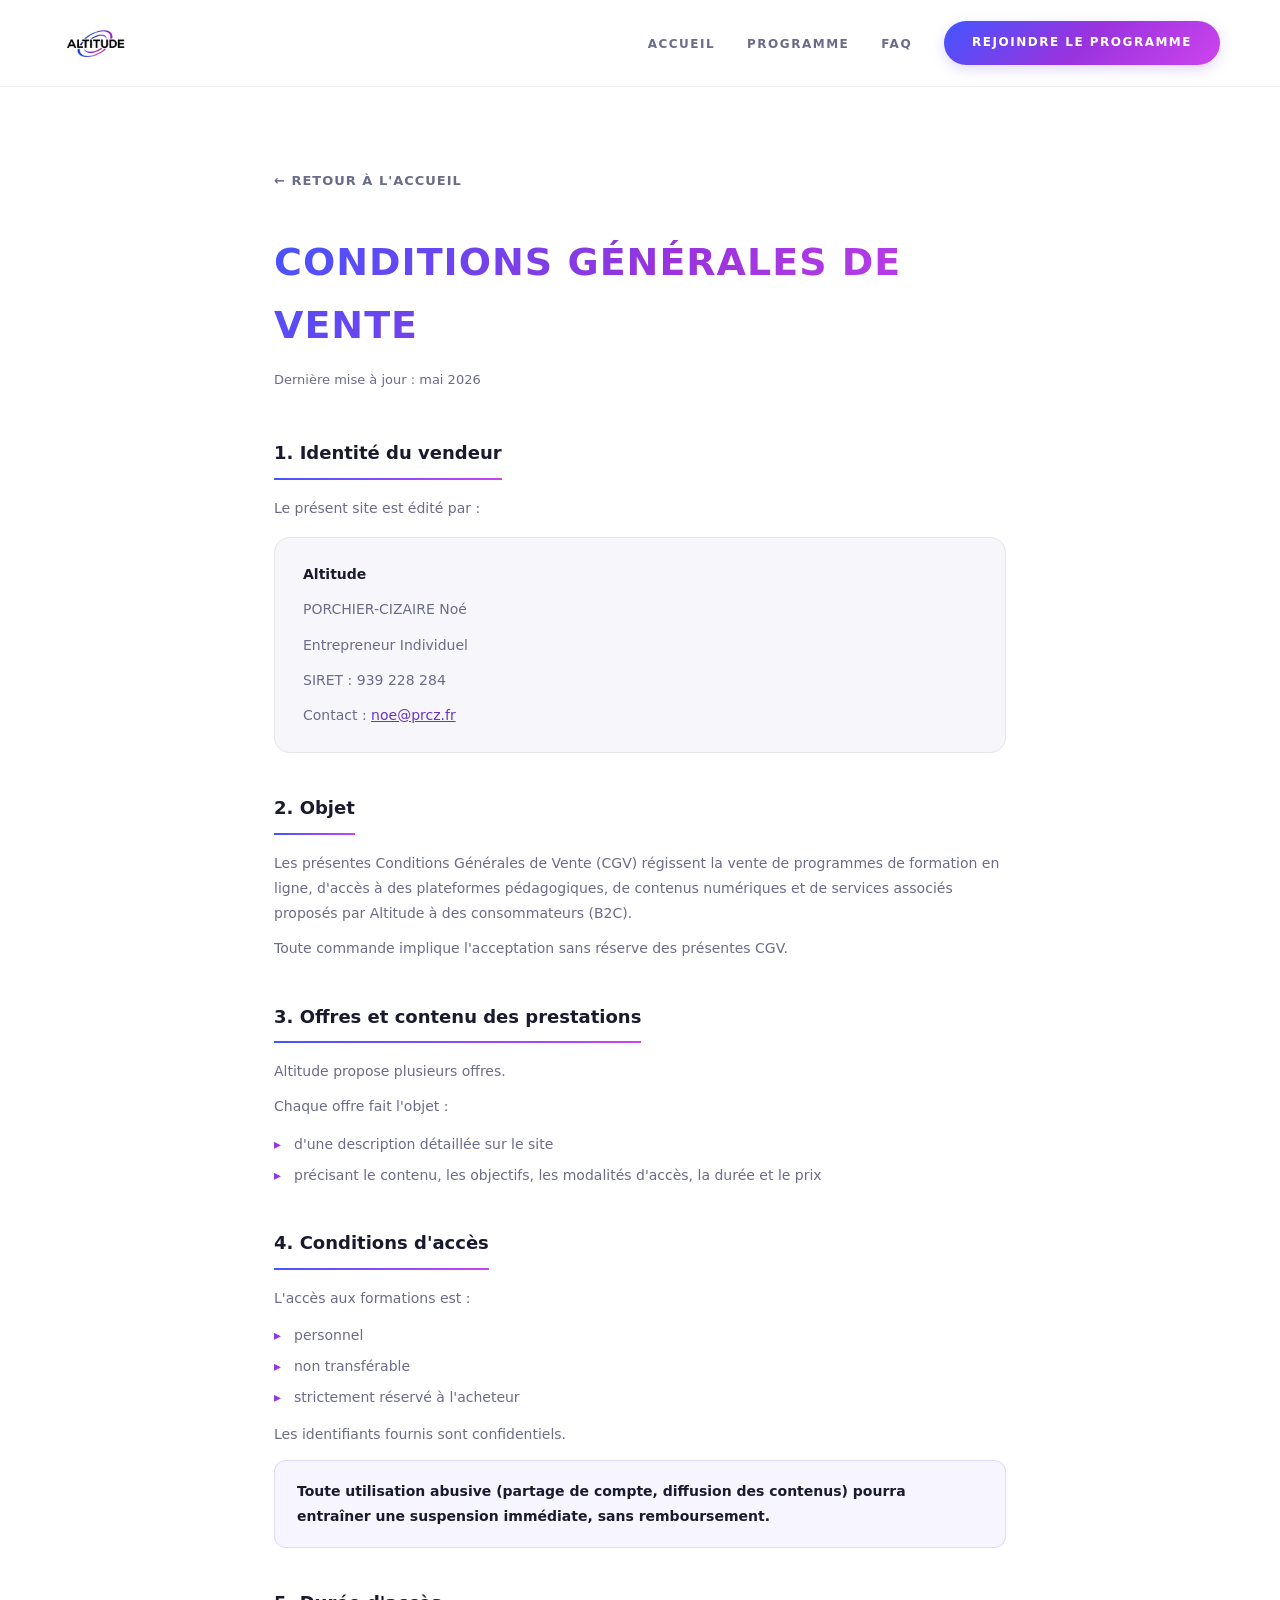
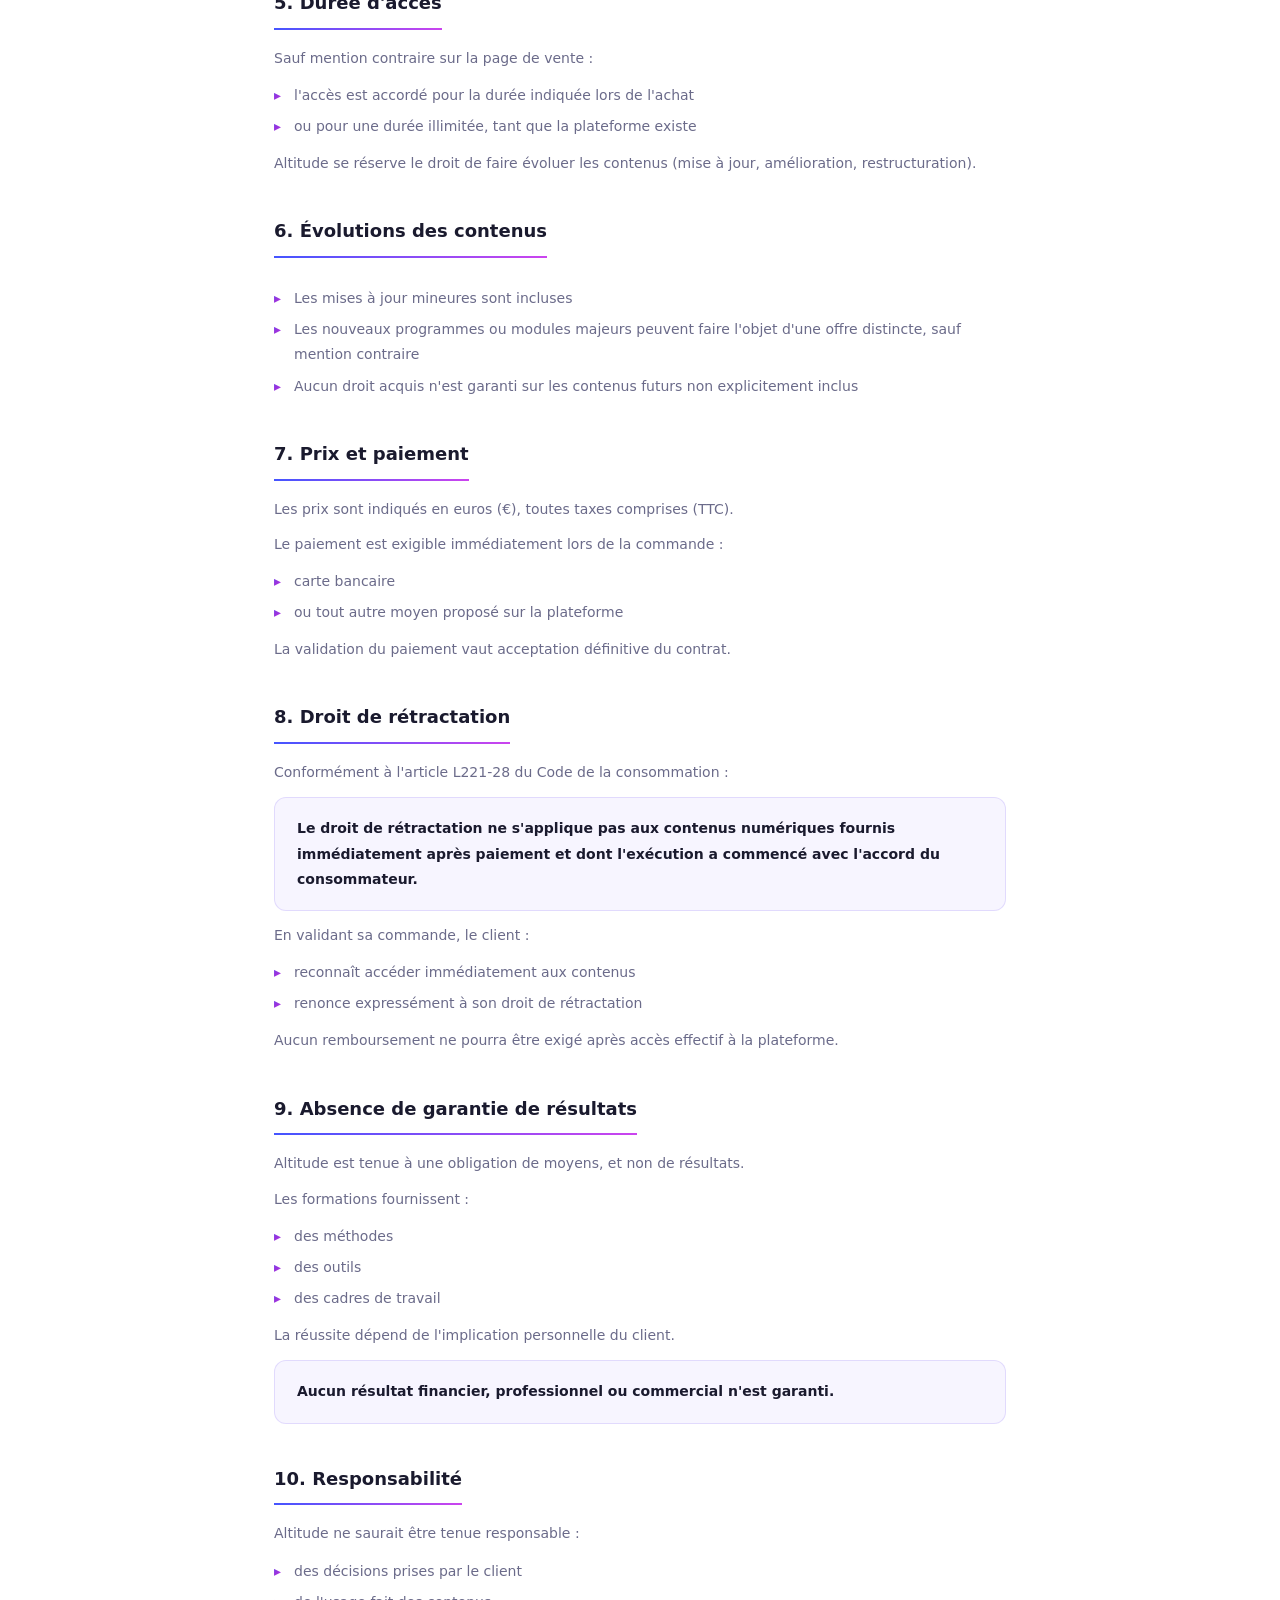
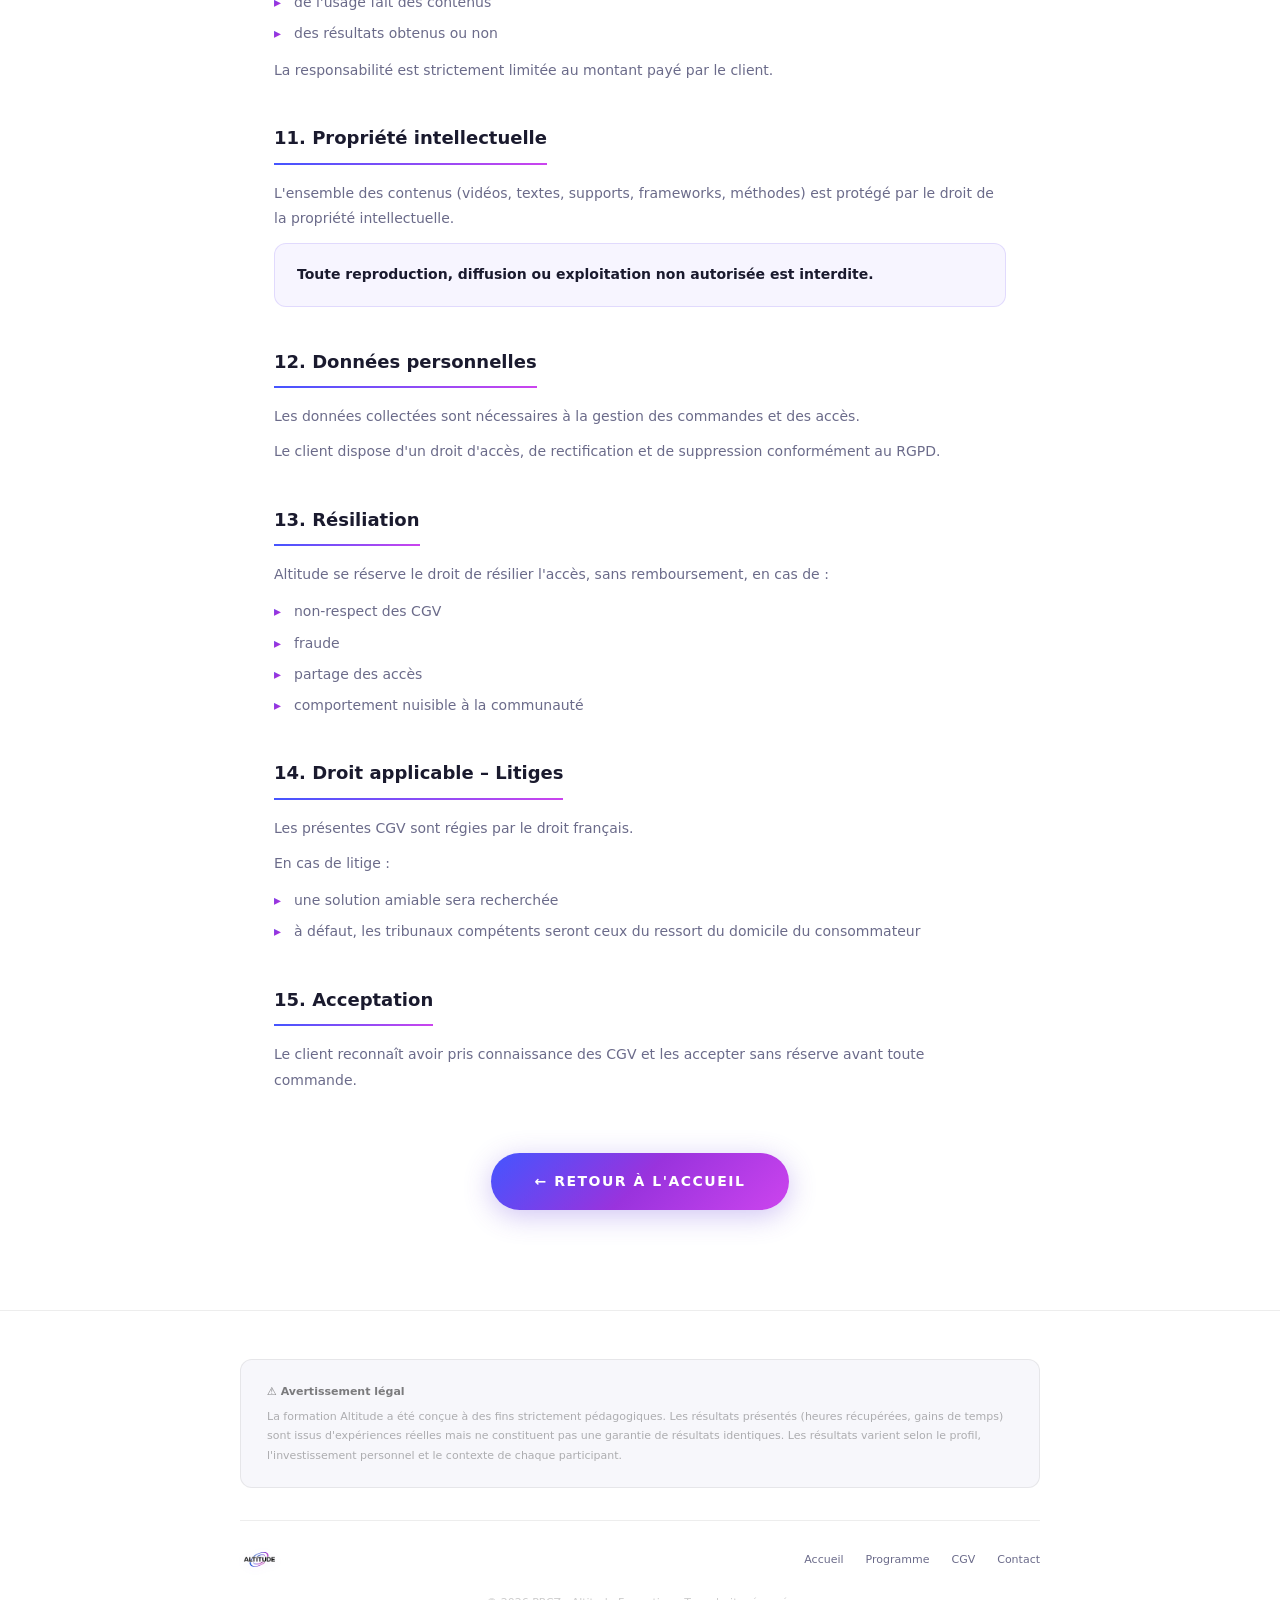
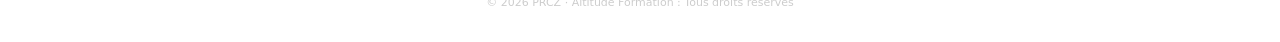
==== cgv.html @ 3f7ad2fd "Ajout page CGV + mise à jour liens CTA vers altitude-business.systeme.io" ====
<!DOCTYPE html>
<html lang="fr">

<head>
  <meta charset="UTF-8" />
  <meta name="viewport" content="width=device-width, initial-scale=1.0" />
  <title>CGV – ALTITUDE</title>
  <meta name="description" content="Conditions Générales de Vente de la formation Altitude par PRCZ." />
  <link rel="stylesheet" href="style.css" />
  <style>
    /* ─── CGV PAGE ─── */
    .cgv-page {
      max-width: 780px;
      margin: 0 auto;
      padding: 80px 24px 100px;
    }

    .cgv-page h1 {
      font-size: clamp(28px, 4vw, 38px);
      font-weight: 900;
      text-transform: uppercase;
      letter-spacing: 1px;
      margin-bottom: 12px;
      background: var(--grad);
      -webkit-background-clip: text;
      -webkit-text-fill-color: transparent;
      background-clip: text;
    }

    .cgv-page .cgv-updated {
      font-size: 13px;
      color: var(--muted);
      margin-bottom: 48px;
      display: block;
    }

    .cgv-section {
      margin-bottom: 40px;
    }

    .cgv-section h2 {
      font-size: 18px;
      font-weight: 800;
      color: var(--text);
      margin-bottom: 16px;
      padding-bottom: 10px;
      border-bottom: 2px solid transparent;
      border-image: var(--grad2) 1;
      display: inline-block;
    }

    .cgv-section p,
    .cgv-section li {
      font-size: 14px;
      color: var(--muted);
      line-height: 1.8;
    }

    .cgv-section p + p {
      margin-top: 10px;
    }

    .cgv-section ul {
      list-style: none;
      padding: 0;
      margin: 12px 0;
      display: flex;
      flex-direction: column;
      gap: 6px;
    }

    .cgv-section ul li {
      padding-left: 20px;
      position: relative;
    }

    .cgv-section ul li::before {
      content: '▸';
      position: absolute;
      left: 0;
      background: var(--grad);
      -webkit-background-clip: text;
      -webkit-text-fill-color: transparent;
      background-clip: text;
      font-weight: 800;
    }

    .cgv-section strong {
      color: var(--text);
      font-weight: 700;
    }

    .cgv-identity-card {
      background: var(--off);
      border: 1px solid var(--light-border);
      border-radius: var(--radius);
      padding: 24px 28px;
      margin: 16px 0;
    }

    .cgv-identity-card p {
      font-size: 14px;
      color: var(--muted);
      line-height: 1.8;
    }

    .cgv-back {
      display: inline-flex;
      align-items: center;
      gap: 8px;
      font-size: 13px;
      font-weight: 700;
      color: var(--muted);
      text-transform: uppercase;
      letter-spacing: 1px;
      margin-bottom: 40px;
      transition: color .2s, transform .2s;
    }

    .cgv-back:hover {
      color: var(--text);
      transform: translateX(-4px);
    }

    .cgv-highlight {
      background: rgba(100, 60, 240, 0.05);
      border: 1px solid rgba(100, 60, 240, 0.15);
      border-radius: 12px;
      padding: 18px 22px;
      margin: 12px 0;
    }

    .cgv-highlight p {
      color: var(--text) !important;
      font-weight: 600;
    }

    @media (max-width: 768px) {
      .cgv-page {
        padding: 60px 20px 80px;
      }
    }
  </style>
</head>

<body>

  <!-- NAVBAR -->
  <nav>
    <a href="index.html" class="nav-logo">
      <img src="logoaltitude.png" alt="ALTITUDE" class="nav-logo-img" />
    </a>

    <button class="nav-toggle" aria-label="Ouvrir le menu" aria-expanded="false">
      <span></span>
      <span></span>
      <span></span>
    </button>

    <ul class="nav-links">
      <li><a href="index.html">Accueil</a></li>
      <li><a href="index.html#programme">Programme</a></li>
      <li><a href="index.html#faq">FAQ</a></li>
      <li><a href="https://altitude-business.systeme.io/altitude-ambassadeur" class="btn btn-nav">Rejoindre le
          programme</a></li>
    </ul>
  </nav>

  <!-- CGV CONTENT -->
  <main class="cgv-page">
    <a href="index.html" class="cgv-back">← Retour à l'accueil</a>

    <h1>Conditions Générales de Vente</h1>
    <span class="cgv-updated">Dernière mise à jour : mai 2026</span>

    <!-- 1. IDENTITÉ -->
    <div class="cgv-section">
      <h2>1. Identité du vendeur</h2>
      <p>Le présent site est édité par :</p>
      <div class="cgv-identity-card">
        <p><strong>Altitude</strong></p>
        <p>PORCHIER-CIZAIRE Noé</p>
        <p>Entrepreneur Individuel</p>
        <p>SIRET : 939 228 284</p>
        <p>Contact : <a href="mailto:noe@prcz.fr" style="color: #6633cc; text-decoration: underline;">noe@prcz.fr</a></p>
      </div>
    </div>

    <!-- 2. OBJET -->
    <div class="cgv-section">
      <h2>2. Objet</h2>
      <p>Les présentes Conditions Générales de Vente (CGV) régissent la vente de programmes de formation en ligne,
        d'accès à des plateformes pédagogiques, de contenus numériques et de services associés proposés par Altitude à
        des consommateurs (B2C).</p>
      <p>Toute commande implique l'acceptation sans réserve des présentes CGV.</p>
    </div>

    <!-- 3. OFFRES -->
    <div class="cgv-section">
      <h2>3. Offres et contenu des prestations</h2>
      <p>Altitude propose plusieurs offres.</p>
      <p>Chaque offre fait l'objet :</p>
      <ul>
        <li>d'une description détaillée sur le site</li>
        <li>précisant le contenu, les objectifs, les modalités d'accès, la durée et le prix</li>
      </ul>
    </div>

    <!-- 4. CONDITIONS D'ACCÈS -->
    <div class="cgv-section">
      <h2>4. Conditions d'accès</h2>
      <p>L'accès aux formations est :</p>
      <ul>
        <li>personnel</li>
        <li>non transférable</li>
        <li>strictement réservé à l'acheteur</li>
      </ul>
      <p>Les identifiants fournis sont confidentiels.</p>
      <div class="cgv-highlight">
        <p>Toute utilisation abusive (partage de compte, diffusion des contenus) pourra entraîner une suspension
          immédiate, sans remboursement.</p>
      </div>
    </div>

    <!-- 5. DURÉE D'ACCÈS -->
    <div class="cgv-section">
      <h2>5. Durée d'accès</h2>
      <p>Sauf mention contraire sur la page de vente :</p>
      <ul>
        <li>l'accès est accordé pour la durée indiquée lors de l'achat</li>
        <li>ou pour une durée illimitée, tant que la plateforme existe</li>
      </ul>
      <p>Altitude se réserve le droit de faire évoluer les contenus (mise à jour, amélioration, restructuration).</p>
    </div>

    <!-- 6. ÉVOLUTIONS -->
    <div class="cgv-section">
      <h2>6. Évolutions des contenus</h2>
      <ul>
        <li>Les mises à jour mineures sont incluses</li>
        <li>Les nouveaux programmes ou modules majeurs peuvent faire l'objet d'une offre distincte, sauf mention
          contraire</li>
        <li>Aucun droit acquis n'est garanti sur les contenus futurs non explicitement inclus</li>
      </ul>
    </div>

    <!-- 7. PRIX -->
    <div class="cgv-section">
      <h2>7. Prix et paiement</h2>
      <p>Les prix sont indiqués en euros (€), toutes taxes comprises (TTC).</p>
      <p>Le paiement est exigible immédiatement lors de la commande :</p>
      <ul>
        <li>carte bancaire</li>
        <li>ou tout autre moyen proposé sur la plateforme</li>
      </ul>
      <p>La validation du paiement vaut acceptation définitive du contrat.</p>
    </div>

    <!-- 8. RÉTRACTATION -->
    <div class="cgv-section">
      <h2>8. Droit de rétractation</h2>
      <p>Conformément à l'article L221-28 du Code de la consommation :</p>
      <div class="cgv-highlight">
        <p>Le droit de rétractation ne s'applique pas aux contenus numériques fournis immédiatement après paiement et
          dont l'exécution a commencé avec l'accord du consommateur.</p>
      </div>
      <p>En validant sa commande, le client :</p>
      <ul>
        <li>reconnaît accéder immédiatement aux contenus</li>
        <li>renonce expressément à son droit de rétractation</li>
      </ul>
      <p>Aucun remboursement ne pourra être exigé après accès effectif à la plateforme.</p>
    </div>

    <!-- 9. GARANTIE -->
    <div class="cgv-section">
      <h2>9. Absence de garantie de résultats</h2>
      <p>Altitude est tenue à une obligation de moyens, et non de résultats.</p>
      <p>Les formations fournissent :</p>
      <ul>
        <li>des méthodes</li>
        <li>des outils</li>
        <li>des cadres de travail</li>
      </ul>
      <p>La réussite dépend de l'implication personnelle du client.</p>
      <div class="cgv-highlight">
        <p>Aucun résultat financier, professionnel ou commercial n'est garanti.</p>
      </div>
    </div>

    <!-- 11. RESPONSABILITÉ -->
    <div class="cgv-section">
      <h2>10. Responsabilité</h2>
      <p>Altitude ne saurait être tenue responsable :</p>
      <ul>
        <li>des décisions prises par le client</li>
        <li>de l'usage fait des contenus</li>
        <li>des résultats obtenus ou non</li>
      </ul>
      <p>La responsabilité est strictement limitée au montant payé par le client.</p>
    </div>

    <!-- 12. PI -->
    <div class="cgv-section">
      <h2>11. Propriété intellectuelle</h2>
      <p>L'ensemble des contenus (vidéos, textes, supports, frameworks, méthodes) est protégé par le droit de la
        propriété intellectuelle.</p>
      <div class="cgv-highlight">
        <p>Toute reproduction, diffusion ou exploitation non autorisée est interdite.</p>
      </div>
    </div>

    <!-- 13. DONNÉES -->
    <div class="cgv-section">
      <h2>12. Données personnelles</h2>
      <p>Les données collectées sont nécessaires à la gestion des commandes et des accès.</p>
      <p>Le client dispose d'un droit d'accès, de rectification et de suppression conformément au RGPD.</p>
    </div>

    <!-- 14. RÉSILIATION -->
    <div class="cgv-section">
      <h2>13. Résiliation</h2>
      <p>Altitude se réserve le droit de résilier l'accès, sans remboursement, en cas de :</p>
      <ul>
        <li>non-respect des CGV</li>
        <li>fraude</li>
        <li>partage des accès</li>
        <li>comportement nuisible à la communauté</li>
      </ul>
    </div>

    <!-- 15. LITIGES -->
    <div class="cgv-section">
      <h2>14. Droit applicable – Litiges</h2>
      <p>Les présentes CGV sont régies par le droit français.</p>
      <p>En cas de litige :</p>
      <ul>
        <li>une solution amiable sera recherchée</li>
        <li>à défaut, les tribunaux compétents seront ceux du ressort du domicile du consommateur</li>
      </ul>
    </div>

    <!-- 16. ACCEPTATION -->
    <div class="cgv-section">
      <h2>15. Acceptation</h2>
      <p>Le client reconnaît avoir pris connaissance des CGV et les accepter sans réserve avant toute commande.</p>
    </div>

    <!-- CTA -->
    <div class="btn-center" style="margin-top: 60px;">
      <a href="index.html" class="btn">← Retour à l'accueil</a>
    </div>
  </main>

  <!-- FOOTER -->
  <footer>
    <div class="footer-inner">
      <div class="footer-legal">
        <strong>⚠️ Avertissement légal</strong>
        La formation Altitude a été conçue à des fins strictement
        pédagogiques. Les résultats présentés (heures récupérées, gains de temps) sont issus d'expériences réelles mais
        ne constituent pas une garantie de résultats identiques. Les résultats varient selon le profil, l'investissement
        personnel et le contexte de chaque participant.
      </div>
      <div class="footer-bottom">
        <div class="footer-logo"><img src="logoaltitude.png" alt="Altitude" class="inline-logo"></div>
        <ul class="footer-links">
          <li><a href="index.html">Accueil</a></li>
          <li><a href="index.html#programme">Programme</a></li>
          <li><a href="cgv.html">CGV</a></li>
          <li><a href="mailto:noe@prcz.fr">Contact</a></li>
        </ul>
      </div>
      <p class="footer-copy">© 2026 PRCZ · Altitude Formation :
        Tous droits réservés</p>
    </div>
  </footer>

  <script src="script.js"></script>
</body>

</html>
---- style.css ----
*, *::before, *::after { box-sizing: border-box; margin: 0; padding: 0; }

:root {
  --white:   #ffffff;
  --off:     #f7f7fb;
  --off2:    #f0f0f8;
  --text:    #1a1a2e;
  --muted:   #6b6b8a;
  --light-border: rgba(0,0,0,0.07);
  --blue:    #4455ff;
  --purple:  #cc44ee;
  --grad:    linear-gradient(135deg, #4455ff 0%, #9933dd 50%, #cc44ee 100%);
  --grad2:   linear-gradient(90deg, #4455ff 0%, #cc44ee 100%);
  --radius:  16px;
  --shadow:  0 4px 24px rgba(60,40,120,0.08);
  --shadow-md: 0 8px 40px rgba(60,40,120,0.13);
}

html { scroll-behavior: smooth; }

body {
  font-family: 'Segoe UI', system-ui, -apple-system, sans-serif;
  color: var(--text);
  background: var(--white);
  line-height: 1.65;
  overflow-x: hidden;
}

a { color: inherit; text-decoration: none; }

/* ─── GRAD TEXT ─── */
.grad-text {
  background: var(--grad);
  -webkit-background-clip: text;
  -webkit-text-fill-color: transparent;
  background-clip: text;
}

.inline-logo {
  height: 2.7em;
  width: auto;
  vertical-align: middle;
  display: inline-block;
  margin-top: -0.2em;
  filter: drop-shadow(0 2px 4px rgba(100,60,240,0.1));
}

/* ─── BUTTONS ─── */
.btn {
  display: inline-block;
  background: var(--grad);
  color: var(--white);
  font-size: 14px;
  font-weight: 800;
  letter-spacing: 1.5px;
  text-transform: uppercase;
  padding: 17px 44px;
  border-radius: 100px;
  border: none;
  cursor: pointer;
  box-shadow: 0 6px 28px rgba(100,60,220,0.3);
  transition: transform .2s, box-shadow .2s, opacity .2s;
  white-space: nowrap;
}

.btn:hover {
  transform: translateY(-2px);
  box-shadow: 0 10px 36px rgba(150,60,240,0.4);
  opacity: .92;
}

.btn-center {
  display: flex;
  justify-content: center;
  margin-top: 0;
}

/* ─── SECTION HELPERS ─── */
.section-white  { background: var(--white);  padding: 90px 24px; }
.section-off    { background: var(--off);    padding: 90px 24px; }
.section-off2   { background: var(--off2);   padding: 90px 24px; }

.section-title {
  font-size: clamp(26px, 4vw, 34px);
  font-weight: 800;
  color: var(--text);
  margin-bottom: 10px;
  text-align: center;
}

.section-sub-text {
  font-size: 16px;
  color: var(--muted);
  margin-bottom: 52px;
  max-width: 540px;
  margin-inline: auto;
  text-align: center;
}

/* ══════════════════════════════════
   1. NAVBAR
══════════════════════════════════ */
nav {
  position: sticky;
  top: 0;
  z-index: 100;
  display: flex;
  align-items: center;
  justify-content: space-between;
  padding: 8px 60px;
  background: rgba(255,255,255,0.95);
  backdrop-filter: blur(16px);
  -webkit-backdrop-filter: blur(16px);
  border-bottom: 1px solid var(--light-border);
  transition: box-shadow .3s;
}

nav.scrolled {
  box-shadow: 0 4px 24px rgba(60,40,120,0.08);
}

.nav-logo {
  display: flex;
  align-items: center;
  gap: 10px;
  flex-shrink: 0;
}

.nav-logo-img {
  height: 70px;
  width: auto;
  display: block;
  object-fit: contain;
}

.nav-links {
  display: flex;
  gap: 32px;
  list-style: none;
  align-items: center;
}

.nav-links a {
  color: var(--muted);
  font-size: 12px;
  font-weight: 600;
  letter-spacing: 1.5px;
  text-transform: uppercase;
  transition: color .2s;
}

.nav-links a:hover { color: var(--text); }

.btn-nav {
  padding: 12px 28px;
  font-size: 11px;
  letter-spacing: 1px;
  color: var(--white) !important;
  box-shadow: 0 4px 14px rgba(100,60,220,0.2);
}

/* Hamburger */
.nav-toggle {
  display: none;
  flex-direction: column;
  justify-content: center;
  gap: 5px;
  width: 36px;
  height: 36px;
  cursor: pointer;
  background: none;
  border: none;
  padding: 4px;
}

.nav-toggle span {
  display: block;
  height: 2px;
  border-radius: 2px;
  background: var(--text);
  transition: transform .3s, opacity .3s;
}

.nav-toggle.open span:nth-child(1) { transform: translateY(7px) rotate(45deg); }
.nav-toggle.open span:nth-child(2) { opacity: 0; }
.nav-toggle.open span:nth-child(3) { transform: translateY(-7px) rotate(-45deg); }

/* ══════════════════════════════════
   2. HERO
══════════════════════════════════ */
.hero {
  background: var(--off);
  text-align: center;
  padding: 100px 24px 90px;
  position: relative;
  overflow: hidden;
}

.hero::before {
  content: '';
  position: absolute;
  top: -60px; left: 50%;
  transform: translateX(-50%);
  width: 700px; height: 400px;
  background: radial-gradient(ellipse, rgba(100,60,240,0.07) 0%, transparent 70%);
  pointer-events: none;
}

.hero-badge {
  display: inline-block;
  background: rgba(100,60,240,0.07);
  border: 1px solid rgba(100,60,240,0.18);
  color: #7744cc;
  font-size: 11px;
  font-weight: 700;
  letter-spacing: 2px;
  text-transform: uppercase;
  padding: 6px 20px;
  border-radius: 100px;
  margin-bottom: 32px;
}

.hero-logo-duo {
  display: flex;
  align-items: center;
  justify-content: center;
  gap: 24px;
  margin-bottom: 40px;
}

.hero-main-logo {
  height: 180px;
  width: auto;
}

.hero-plus {
  font-size: 24px;
  font-weight: 300;
  color: var(--muted);
  opacity: 0.5;
}

.hero-claude-logo {
  height: 50px;
  width: auto;
}

.hero h1 {
  font-size: clamp(32px, 6vw, 68px);
  font-weight: 900;
  line-height: 1.08;
  text-transform: uppercase;
  letter-spacing: 0.5px;
  color: var(--text);
  margin-bottom: 20px;
  max-width: 880px;
  margin-inline: auto;
}

.hero h1 .highlight {
  background: var(--grad);
  -webkit-background-clip: text;
  -webkit-text-fill-color: transparent;
  background-clip: text;
}

.hero-sub {
  font-size: clamp(16px, 2.2vw, 19px);
  font-weight: 500;
  color: var(--muted);
  margin-bottom: 40px;
  max-width: 580px;
  margin-inline: auto;
}

.hero-sub strong { color: var(--text); font-weight: 700; }

.hero-cta-wrap {
  display: flex;
  flex-direction: column;
  align-items: center;
  gap: 16px;
}

.hero-cta-badge {
  font-size: 13px;
  color: var(--muted);
  letter-spacing: 0.5px;
  font-weight: 600;
}

.pains-container {
  max-width: 1000px;
  margin: 0 auto;
}

.pains-grid {
  display: grid;
  grid-template-columns: repeat(2, 1fr);
  gap: 20px;
  margin-top: 40px;
}

.pain-card {
  background: var(--white);
  border: 1px solid var(--light-border);
  border-radius: var(--radius);
  padding: 32px;
  box-shadow: var(--shadow);
  text-align: left;
  transition: transform 0.3s ease, box-shadow 0.3s ease;
}

.pain-card:hover {
  transform: translateY(-5px);
  box-shadow: var(--shadow-md);
}

.pain-text {
  font-size: 15px;
  color: var(--muted);
  line-height: 1.6;
}

.pain-text strong {
  color: var(--text);
  font-weight: 700;
}

.pain-card-highlight {
  border: 2px solid var(--purple);
  background: rgba(204, 68, 238, 0.03);
}

/* ─── FAQ ─── */
.faq-container {
  max-width: 800px;
  margin: 0 auto;
  text-align: left;
}

.faq-item {
  background: var(--white);
  border: 1px solid var(--light-border);
  border-radius: var(--radius);
  padding: 24px;
  margin-bottom: 16px;
  transition: transform .2s, border-color .2s;
}

.faq-item:hover {
  transform: translateX(4px);
  border-color: var(--purple);
}

.faq-question {
  font-size: 17px;
  font-weight: 800;
  color: var(--text);
  margin-bottom: 8px;
  display: block;
}

.faq-answer {
  font-size: 15px;
  color: var(--muted);
  line-height: 1.6;
}

/* ─── SUCCESS ROADMAP ─── */
.roadmap-container {
  position: relative;
  margin-top: 80px;
  padding: 40px 0 60px 80px;
  border-left: 2px solid var(--light-border);
  border-bottom: 2px solid var(--light-border);
}

/* Arrows */
.roadmap-container::before {
  content: '';
  position: absolute;
  top: -6px;
  left: -6px;
  width: 0;
  height: 0;
  border-left: 6px solid transparent;
  border-right: 6px solid transparent;
  border-bottom: 10px solid var(--muted);
}

.roadmap-container::after {
  content: '';
  position: absolute;
  bottom: -6px;
  right: -6px;
  width: 0;
  height: 0;
  border-top: 6px solid transparent;
  border-bottom: 6px solid transparent;
  border-left: 10px solid var(--muted);
}

.roadmap-axis-y {
  position: absolute;
  top: 50%;
  left: -60px;
  font-size: 11px;
  font-weight: 800;
  color: var(--muted);
  text-transform: uppercase;
  letter-spacing: 1px;
  transform: translateY(-50%) rotate(-90deg);
  transform-origin: center center;
  white-space: nowrap;
}

.roadmap-axis-x {
  position: absolute;
  bottom: -30px;
  right: 0;
  font-size: 11px;
  font-weight: 800;
  color: var(--muted);
  text-transform: uppercase;
  letter-spacing: 1px;
}

.roadmap-grid {
  display: flex;
  justify-content: space-between;
  align-items: flex-end;
  gap: 20px;
  min-height: 400px;
}

.milestone-card {
  flex: 1;
  display: flex;
  flex-direction: column;
  align-items: center;
  position: relative;
  padding-bottom: 40px;
}

.milestone-dot {
  position: absolute;
  bottom: -9px;
  left: 50%;
  transform: translateX(-50%);
  width: 16px;
  height: 16px;
  background: var(--white);
  border: 4px solid var(--blue);
  border-radius: 50%;
  z-index: 5;
}

.milestone-info {
  background: var(--white);
  border: 1px solid var(--light-border);
  border-radius: 16px;
  padding: 20px;
  box-shadow: var(--shadow);
  width: 100%;
  text-align: left;
  transition: transform 0.3s, border-color 0.3s;
  margin-bottom: calc(var(--step) * 40px); /* Creates the curve effect */
}

.milestone-card:hover .milestone-info {
  transform: translateY(-5px);
  border-color: var(--purple);
}

.milestone-card.highlight .milestone-info {
  border: 2px solid var(--purple);
  background: rgba(204, 68, 238, 0.02);
}

.milestone-gain {
  display: block;
  font-size: 18px;
  font-weight: 900;
  background: var(--grad);
  -webkit-background-clip: text;
  -webkit-text-fill-color: transparent;
  margin-bottom: 4px;
}

.milestone-title {
  display: block;
  font-size: 14px;
  font-weight: 800;
  color: var(--text);
  margin-bottom: 8px;
}

.milestone-desc {
  font-size: 12px;
  color: var(--muted);
  line-height: 1.5;
}

.milestone-day {
  position: absolute;
  bottom: -40px;
  left: 50%;
  transform: translateX(-50%);
  font-size: 14px;
  font-weight: 900;
  color: var(--text);
}

@media (max-width: 900px) {
  .roadmap-grid {
    flex-direction: column;
    min-height: auto;
    gap: 40px;
    padding-left: 20px;
  }
  .roadmap-container {
    border-bottom: none;
    padding-bottom: 0;
  }
  .milestone-card {
    flex-direction: row;
    padding-bottom: 0;
    align-items: center;
    width: 100%;
  }
  .milestone-dot {
    left: -29px;
    bottom: auto;
    top: 50%;
    transform: translateY(-50%);
  }
  .milestone-info {
    margin-bottom: 0 !important;
    margin-left: 20px;
  }
  .milestone-day {
    position: relative;
    bottom: auto;
    left: auto;
    transform: none;
    margin-right: 15px;
    min-width: 40px;
    text-align: right;
  }
  .roadmap-axis-x { display: none; }
}

/* ─── BACK TO TOP ─── */
.back-to-top {
  position: fixed;
  bottom: 30px;
  left: 30px;
  width: 50px;
  height: 50px;
  background: var(--grad);
  color: var(--white);
  border: none;
  border-radius: 50%;
  cursor: pointer;
  display: flex;
  align-items: center;
  justify-content: center;
  font-size: 20px;
  font-weight: bold;
  box-shadow: 0 4px 15px rgba(100,60,220,0.3);
  z-index: 999;
  transition: transform .2s, opacity .2s;
  opacity: 0.8;
}

.back-to-top:hover {
  transform: translateY(-5px);
  opacity: 1;
}

.hero-pains li { font-size: 16px; color: var(--muted); text-align: justify; line-height: 1.6; }
.hero-pains li strong { color: var(--text); }

/* ══════════════════════════════════
   3. POURQUOI DIFFÉRENT
══════════════════════════════════ */
/* ══════════════════════════════════
   3. VS TABLE
══════════════════════════════════ */
.vs-container {
  max-width: 1040px;
  margin: 0 auto;
}

.vs-table {
  display: grid;
  grid-template-columns: 1fr 1fr;
  gap: 32px;
  margin-top: 40px;
}

.vs-column {
  background: var(--white);
  border: 1px solid var(--light-border);
  border-radius: 24px;
  padding: 40px;
  box-shadow: var(--shadow);
  display: flex;
  flex-direction: column;
  gap: 28px;
  transition: transform .3s ease;
}

.vs-column:hover {
  transform: translateY(-5px);
}

.vs-bad {
  background: var(--off);
  opacity: 0.9;
}

.vs-good {
  border: 1px solid rgba(100,60,240,0.15);
  background: linear-gradient(to bottom, var(--white), rgba(100,60,240,0.02));
  box-shadow: var(--shadow-md);
}

.vs-header {
  font-size: 13px;
  font-weight: 800;
  letter-spacing: 2px;
  margin-bottom: 8px;
  text-align: center;
}

.vs-bad .vs-header { color: var(--muted); }
.vs-good .vs-header { color: #6633cc; }

.vs-item {
  display: flex;
  flex-direction: column;
  gap: 8px;
}

.vs-item strong {
  font-size: 18px;
  color: var(--text);
}

.vs-item p {
  font-size: 14px;
  color: var(--muted);
  line-height: 1.6;
  text-align: justify;
}

.vs-good .vs-item strong {
  background: var(--grad);
  -webkit-background-clip: text;
  -webkit-text-fill-color: transparent;
  background-clip: text;
}

.why-cta-wrap {
  display: flex;
  justify-content: flex-start;
}

/* ══════════════════════════════════
   3b. POURQUOI CLAUDE ?
══════════════════════════════════ */
.claude-container {
  max-width: 1040px;
  margin: 0 auto;
}

.claude-grid {
  display: grid;
  grid-template-columns: repeat(3, 1fr);
  gap: 32px;
  margin-top: 40px;
}

.claude-feature {
  background: var(--white);
  border: 1px solid var(--light-border);
  border-radius: 20px;
  padding: 32px 24px;
  text-align: center;
  box-shadow: var(--shadow);
  transition: transform .3s ease;
}

.claude-feature:hover {
  transform: translateY(-5px);
  box-shadow: var(--shadow-md);
}

.claude-icon {
  font-size: 40px;
  margin-bottom: 20px;
}

.claude-feature h3 {
  font-size: 16px;
  font-weight: 800;
  color: var(--text);
  margin-bottom: 12px;
}

.claude-feature p {
  font-size: 14px;
  color: var(--muted);
  line-height: 1.6;
  text-align: justify;
}


/* ══════════════════════════════════
   4. MÉTHODE M.A.R.R.E.
══════════════════════════════════ */
.marre-row {
  max-width: 980px;
  margin: 0 auto 60px;
  display: grid;
  grid-template-columns: repeat(5, 1fr);
  gap: 14px;
}

.marre-step {
  background: var(--white);
  border: 1px solid var(--light-border);
  border-radius: 16px;
  padding: 28px 12px 22px;
  text-align: center;
  box-shadow: var(--shadow);
  transition: transform .2s, box-shadow .2s;
  position: relative;
  overflow: hidden;
}

.marre-step::before {
  content: '';
  position: absolute;
  top: 0; left: 0; right: 0;
  height: 3px;
  background: var(--grad2);
}

.marre-step:hover {
  transform: translateY(-4px);
  box-shadow: var(--shadow-md);
}

.marre-letter {
  font-size: 40px;
  font-weight: 900;
  line-height: 1;
  margin-bottom: 8px;
  background: var(--grad);
  -webkit-background-clip: text;
  -webkit-text-fill-color: transparent;
  background-clip: text;
}

.marre-word { font-size: 11px; font-weight: 700; color: var(--text); text-transform: uppercase; letter-spacing: 1.5px; margin-bottom: 10px; }
.marre-desc { font-size: 12px; color: var(--muted); line-height: 1.5; text-align: justify; }

.program-grid {
  max-width: 820px;
  margin: 0 auto 52px;
  display: grid;
  grid-template-columns: 1fr 1fr;
  gap: 14px;
  text-align: left;
}

.program-item {
  background: var(--off);
  border: 1px solid var(--light-border);
  border-left: 3px solid #9933dd;
  border-radius: 10px;
  padding: 18px 22px;
}

.program-item h3 { font-size: 14px; font-weight: 700; color: var(--text); margin-bottom: 5px; }
.program-item p  { font-size: 13px; color: var(--muted); line-height: 1.5; text-align: justify; }

/* ══════════════════════════════════
   5. FORMATEUR
══════════════════════════════════ */
.trainer-card {
  max-width: 620px;
  margin: 0 auto;
  background: var(--white);
  border: 1px solid var(--light-border);
  border-radius: 22px;
  padding: 48px 52px;
  text-align: center;
  box-shadow: var(--shadow-md);
}

.trainer-avatar {
  width: 80px; height: 80px;
  background: var(--grad);
  border-radius: 50%;
  margin: 0 auto 18px;
  display: block;
  object-fit: cover;
  border: 2px solid var(--white);
  box-shadow: 0 4px 20px rgba(100,60,220,0.3);
}

.trainer-card h2 { font-size: 22px; font-weight: 800; color: var(--text); margin-bottom: 20px; }

.trainer-bullets { list-style: none; text-align: left; display: flex; flex-direction: column; gap: 10px; margin-bottom: 22px; }

.trainer-bullets li { font-size: 14px; color: var(--muted); display: flex; align-items: flex-start; gap: 10px; }

.trainer-bullets li::before {
  content: '▸';
  font-size: 14px; flex-shrink: 0; margin-top: 2px;
  background: var(--grad);
  -webkit-background-clip: text;
  -webkit-text-fill-color: transparent;
  background-clip: text;
}

.trainer-quote {
  font-style: italic;
  font-size: 14px;
  color: var(--muted);
  border-left: 3px solid #9933dd;
  padding-left: 16px;
  text-align: justify;
  margin-top: 18px;
  line-height: 1.6;
}

/* ══════════════════════════════════
   6. PAS FAIT POUR TOI
══════════════════════════════════ */
.notfor-grid {
  max-width: 720px;
  margin: 0 auto 32px;
  display: grid;
  grid-template-columns: 1fr 1fr;
  gap: 12px;
  text-align: left;
}

.notfor-item {
  background: rgba(220,40,40,0.04);
  border: 1px solid rgba(220,40,40,0.1);
  border-radius: 12px;
  padding: 14px 18px;
  font-size: 14px;
  color: var(--muted);
  display: flex; align-items: flex-start; gap: 8px;
}

.bridge {
  max-width: 600px;
  margin: 0 auto;
  background: rgba(100,60,240,0.05);
  border: 1px solid rgba(100,60,240,0.15);
  border-radius: var(--radius);
  padding: 22px 28px;
  font-size: 15px;
  color: var(--text);
  line-height: 1.6;
  text-align: center;
}

.bridge strong { color: #6633cc; }

/* ══════════════════════════════════
   7. RÉSULTATS
══════════════════════════════════ */
.results-inner {
  max-width: 1000px;
  margin: 0 auto;
  display: grid;
  grid-template-columns: 1fr 1fr;
  gap: 52px;
  align-items: center;
}

.results-visual {
  background: var(--white);
  border: 1px solid var(--light-border);
  border-radius: 20px;
  padding: 32px 24px;
  box-shadow: var(--shadow-md);
}

.results-visual h3 {
  font-size: 10px;
  font-weight: 700;
  letter-spacing: 2.5px;
  text-transform: uppercase;
  color: var(--muted);
  margin-bottom: 20px;
  text-align: center;
}

.results-stat { display: flex; flex-direction: column; gap: 12px; }

.stat-row {
  display: grid;
  grid-template-columns: 1fr auto 1fr;
  align-items: center;
  gap: 8px;
  background: var(--off);
  border-radius: 10px;
  padding: 12px 14px;
}

.stat-before { font-size: 11px; color: rgba(0,0,0,0.3); text-decoration: line-through; line-height: 1.4; }

.stat-arrow {
  font-size: 14px;
  font-weight: 800;
  background: var(--grad);
  -webkit-background-clip: text;
  -webkit-text-fill-color: transparent;
  background-clip: text;
  flex-shrink: 0;
}

.stat-after { font-size: 12px; font-weight: 700; color: var(--text); text-align: right; line-height: 1.4; }

.results-content h2 { font-size: clamp(20px, 3vw, 26px); font-weight: 800; color: var(--text); margin-bottom: 24px; }

.results-list { list-style: none; display: flex; flex-direction: column; gap: 16px; }

.results-list li { display: flex; align-items: flex-start; gap: 14px; font-size: 15px; color: var(--muted); text-align: justify; }
.results-list li strong { color: var(--text); }

.results-list li .bullet {
  width: 32px; height: 32px; min-width: 32px;
  background: var(--grad);
  border-radius: 50%;
  display: flex; align-items: center; justify-content: center;
  font-size: 11px; font-weight: 800;
  color: var(--white);
  box-shadow: 0 2px 12px rgba(100,60,220,0.3);
  flex-shrink: 0;
}

/* ══════════════════════════════════
   8. BONUS
══════════════════════════════════ */
.bonus-grid {
  max-width: 820px;
  margin: 0 auto 52px;
  display: grid;
  grid-template-columns: repeat(3, 1fr);
  gap: 18px;
}

.bonus-card {
  background: var(--white);
  border: 1px solid var(--light-border);
  border-radius: 18px;
  padding: 30px 20px;
  text-align: center;
  box-shadow: var(--shadow);
  transition: transform .2s, box-shadow .2s;
}

.bonus-card:hover { transform: translateY(-4px); box-shadow: var(--shadow-md); }

.bonus-icon { font-size: 36px; margin-bottom: 12px; }
.bonus-card h3 { font-size: 14px; font-weight: 700; color: var(--text); margin-bottom: 7px; }
.bonus-card p  { font-size: 13px; color: var(--muted); line-height: 1.5; text-align: justify; }

/* ══════════════════════════════════
   9. CTA FINALE
══════════════════════════════════ */
.section-cta {
  background: var(--off);
  padding: 100px 24px;
  text-align: center;
  position: relative;
  overflow: hidden;
}

.section-cta::before {
  content: '';
  position: absolute;
  top: 50%; left: 50%;
  transform: translate(-50%, -50%);
  width: 700px; height: 400px;
  background: radial-gradient(ellipse, rgba(100,60,240,0.07) 0%, transparent 70%);
  pointer-events: none;
}

.section-cta h2 {
  font-size: clamp(28px, 4.5vw, 40px);
  font-weight: 900;
  color: var(--text);
  text-transform: uppercase;
  letter-spacing: 0.5px;
  margin-bottom: 12px;
}

.cta-sub-line {
  font-size: 17px;
  color: var(--muted);
  margin-bottom: 44px;
}

.choices {
  max-width: 560px;
  margin: 0 auto 48px;
  display: flex;
  flex-direction: column;
  gap: 12px;
  text-align: left;
}

.choice-bad {
  background: var(--white);
  border: 1px solid var(--light-border);
  border-radius: 12px;
  padding: 15px 20px;
  font-size: 14px;
  color: rgba(0,0,0,0.35);
}

.choice-good {
  background: rgba(100,60,240,0.06);
  border: 1px solid rgba(100,60,240,0.18);
  border-radius: 12px;
  padding: 15px 20px;
  font-size: 15px;
  color: var(--text);
  font-weight: 600;
}

.choice-good strong { color: #6633cc; }

.cta-nudge {
  font-size: 15px;
  color: var(--muted);
  margin-bottom: 28px;
}

.cta-nudge strong { color: var(--text); }

.cta-btn-wrap {
  display: flex;
  flex-direction: column;
  align-items: center;
  gap: 14px;
}

.cta-main-btn {
  font-size: 15px;
  padding: 20px 56px;
}

.cta-reassure {
  font-size: 12px;
  color: var(--muted);
  letter-spacing: 0.5px;
}

/* ══════════════════════════════════
   10. FOOTER
══════════════════════════════════ */
footer {
  background: var(--white);
  border-top: 1px solid var(--light-border);
  padding: 48px 24px 30px;
}

.footer-inner { max-width: 800px; margin: 0 auto; }

.footer-legal {
  background: var(--off);
  border: 1px solid var(--light-border);
  border-radius: 12px;
  padding: 22px 26px;
  font-size: 11px;
  line-height: 1.75;
  color: rgba(0,0,0,0.3);
  margin-bottom: 32px;
}

.footer-legal strong {
  color: rgba(0,0,0,0.5);
  display: block;
  margin-bottom: 6px;
}

.footer-bottom {
  display: flex;
  justify-content: space-between;
  align-items: center;
  flex-wrap: wrap;
  gap: 14px;
  border-top: 1px solid var(--light-border);
  padding-top: 22px;
}

.footer-logo {
  font-size: 14px;
  font-weight: 900;
  letter-spacing: 5px;
  text-transform: uppercase;
  background: var(--grad2);
  -webkit-background-clip: text;
  -webkit-text-fill-color: transparent;
  background-clip: text;
}

.footer-links { display: flex; gap: 22px; list-style: none; font-size: 11px; flex-wrap: wrap; }
.footer-links a { color: var(--muted); transition: color .2s; }
.footer-links a:hover { color: var(--text); }

.footer-copy { font-size: 11px; color: rgba(0,0,0,0.2); text-align: center; margin-top: 16px; }

.trainer-social-proof {
  margin: 32px 0;
  background: var(--off);
  border-radius: 16px;
  padding: 16px;
  border: 1px solid var(--light-border);
}

.linkedin-slide {
  width: 100%;
  height: auto;
  border-radius: 12px;
  box-shadow: var(--shadow);
  display: block;
  margin-bottom: 16px;
}

.proof-caption {
  font-size: 13px;
  color: var(--muted);
  font-style: italic;
  text-align: center;
  line-height: 1.5;
}

/* ══════════════════════════════════
   RESPONSIVE
══════════════════════════════════ */

/* Tablet large */
@media (max-width: 1024px) {
  nav { padding: 14px 32px; }
  .results-inner { gap: 32px; }
}

/* Tablet */
@media (max-width: 900px) {
  .marre-row { grid-template-columns: repeat(3, 1fr); }
  .bonus-grid { grid-template-columns: 1fr 1fr; }
  .nav-links { gap: 20px; }
}

/* Mobile large */
@media (max-width: 768px) {
  nav {
    padding: 14px 20px;
    position: relative;
  }

  .nav-toggle { display: flex; }

  .nav-links {
    display: none;
    position: absolute;
    top: 100%;
    left: 0;
    right: 0;
    flex-direction: column;
    gap: 0;
    background: rgba(255,255,255,0.98);
    backdrop-filter: blur(16px);
    border-bottom: 1px solid var(--light-border);
    padding: 12px 0;
    box-shadow: 0 8px 24px rgba(60,40,120,0.1);
  }

  .nav-links.open { display: flex; }

  .nav-links li a {
    display: block;
    padding: 14px 24px;
    font-size: 13px;
  }

  .hero { padding: 64px 20px 56px; }

  .hero-pains { padding: 22px 20px; }

  .section-white, .section-off, .section-off2 { padding: 60px 20px; }
  .section-cta { padding: 70px 20px; }

  .hero-logo-duo { gap: 16px; margin-bottom: 32px; }
  .hero-main-logo { height: 132px; }
  .hero-claude-logo { height: 36px; }
  .hero-plus { font-size: 18px; }

  .hero-pains { padding: 24px 28px; }
  .hero-pains li { font-size: 14px; }

  .vs-table, .claude-grid, .pains-grid { grid-template-columns: 1fr; gap: 24px; }

  .marre-row { grid-template-columns: 1fr 1fr; gap: 10px; }

  .program-grid { grid-template-columns: 1fr; }

  .trainer-card { padding: 32px 22px; }

  .notfor-grid { grid-template-columns: 1fr; }

  .results-inner { grid-template-columns: 1fr; gap: 28px; }

  .stat-row { gap: 6px; }
  .stat-before { font-size: 11px; }
  .stat-after { font-size: 11px; }

  .bonus-grid { grid-template-columns: 1fr; }
  .claude-grid { grid-template-columns: 1fr; }

  .choices { max-width: 100%; }

  .footer-bottom { flex-direction: column; align-items: flex-start; }
  .footer-links { gap: 14px; }
}

/* Mobile small */
@media (max-width: 480px) {
  .hero h1 { font-size: 30px; }

  .marre-row { grid-template-columns: 1fr; }

  .btn { padding: 15px 32px; font-size: 13px; }
  .cta-main-btn { padding: 17px 36px; font-size: 14px; }

  .section-title { font-size: 24px; }

  .stat-row { grid-template-columns: 1fr; gap: 4px; }
  .stat-after { text-align: left; font-size: 13px; font-weight: 800; color: #6633cc; }
  .stat-arrow { display: none; }
  .stat-after::before { content: '→ '; }
}
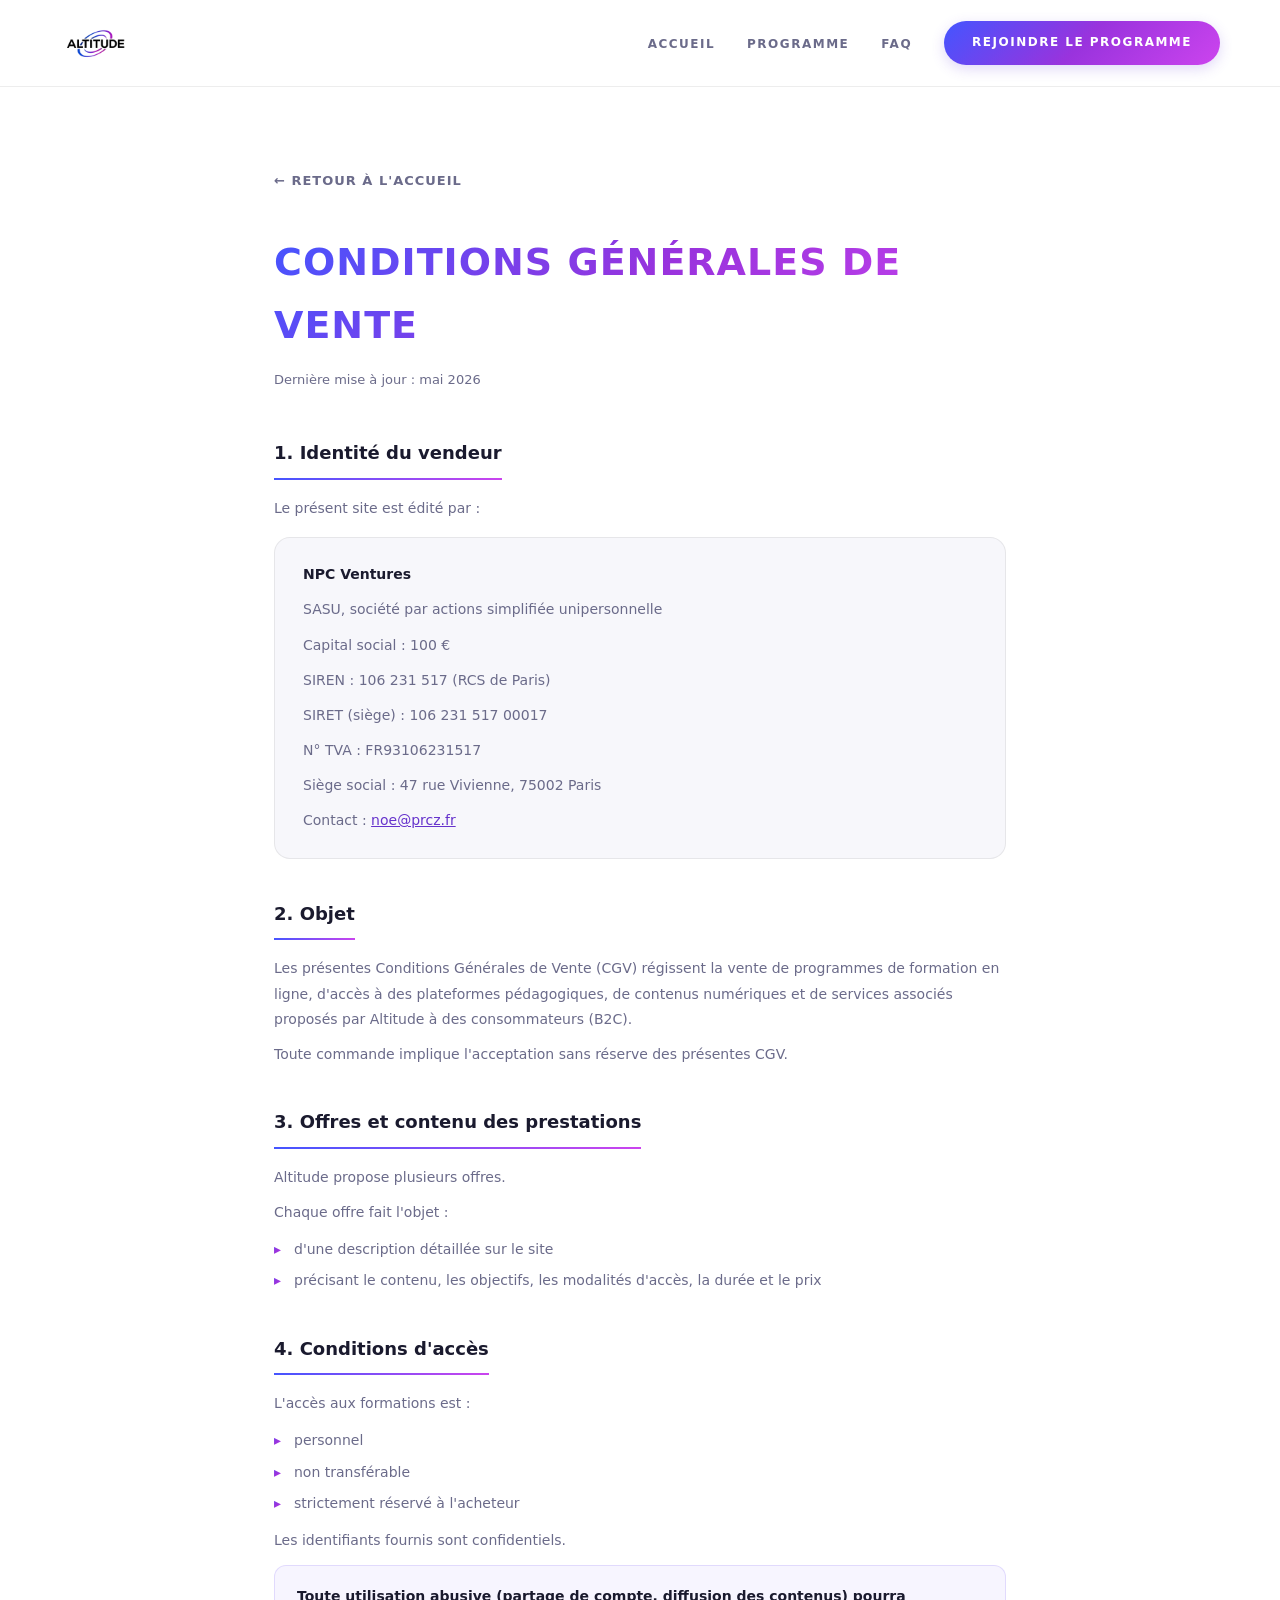
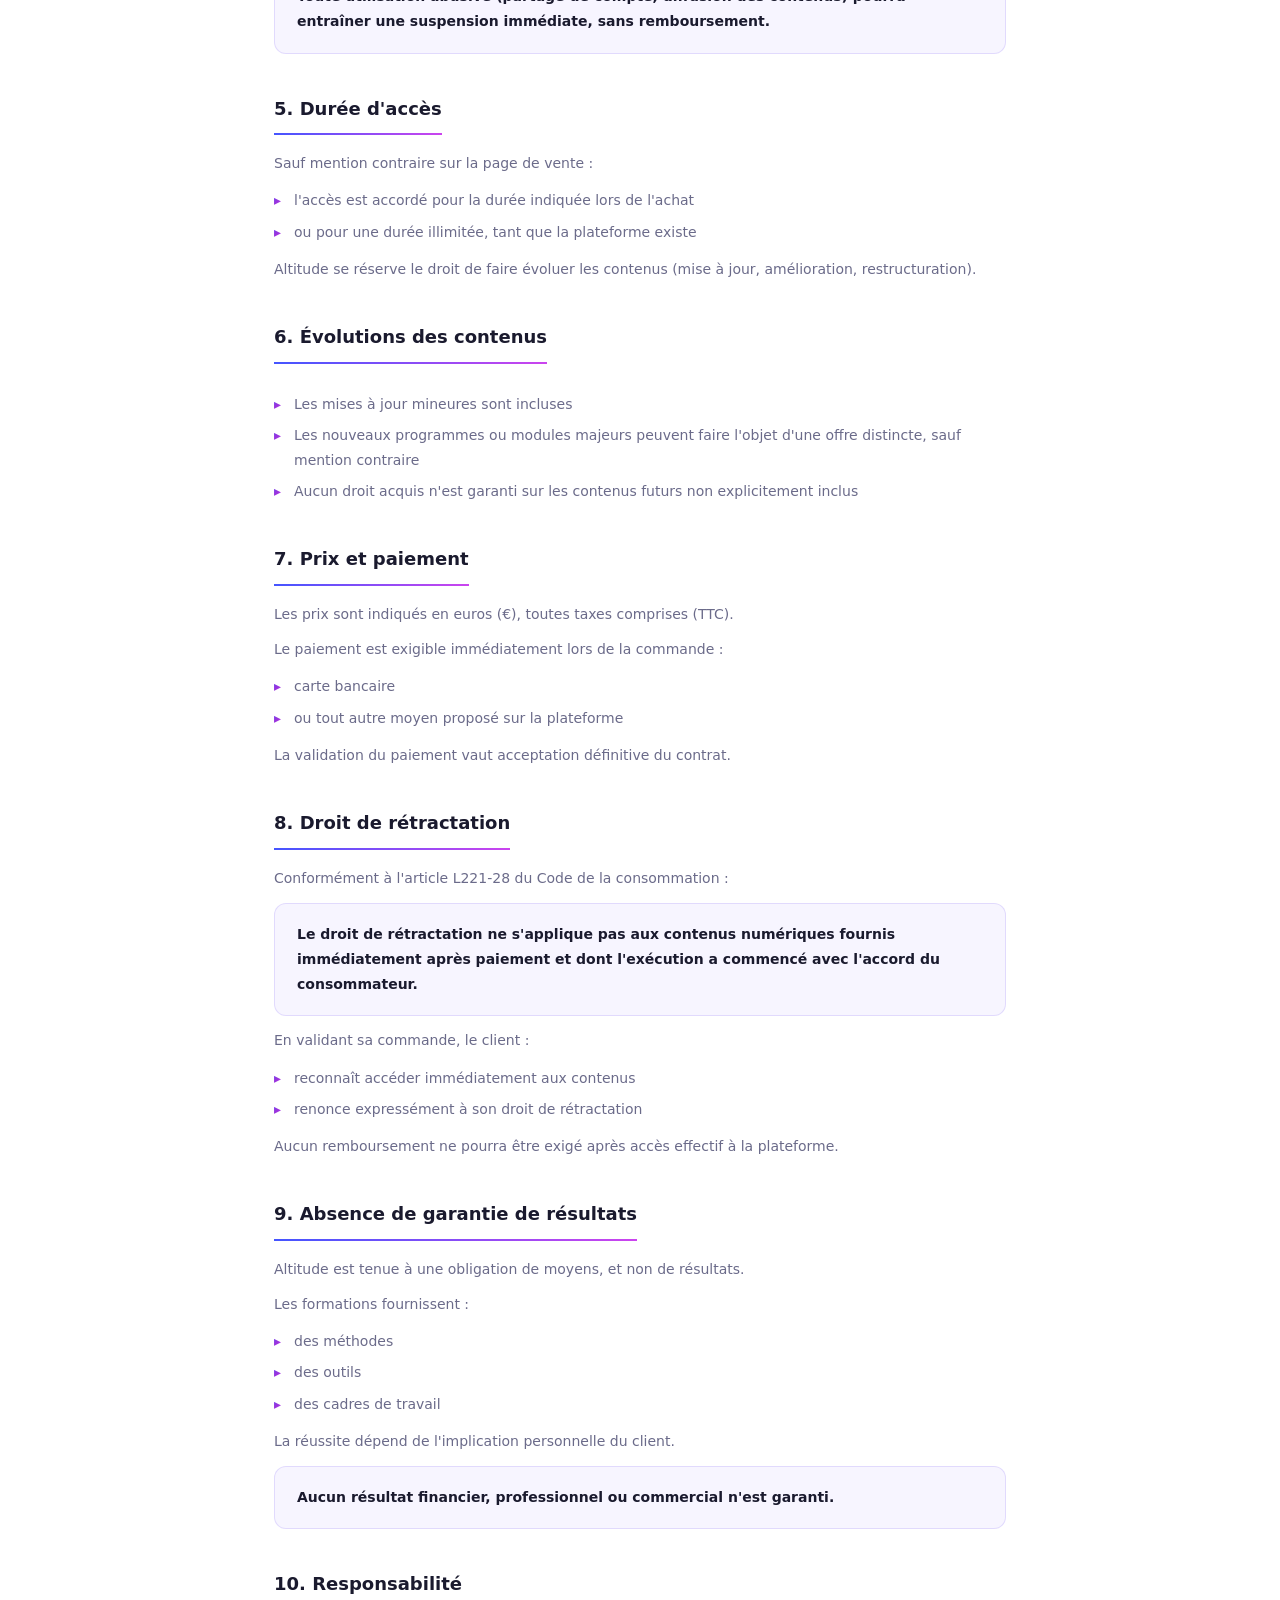
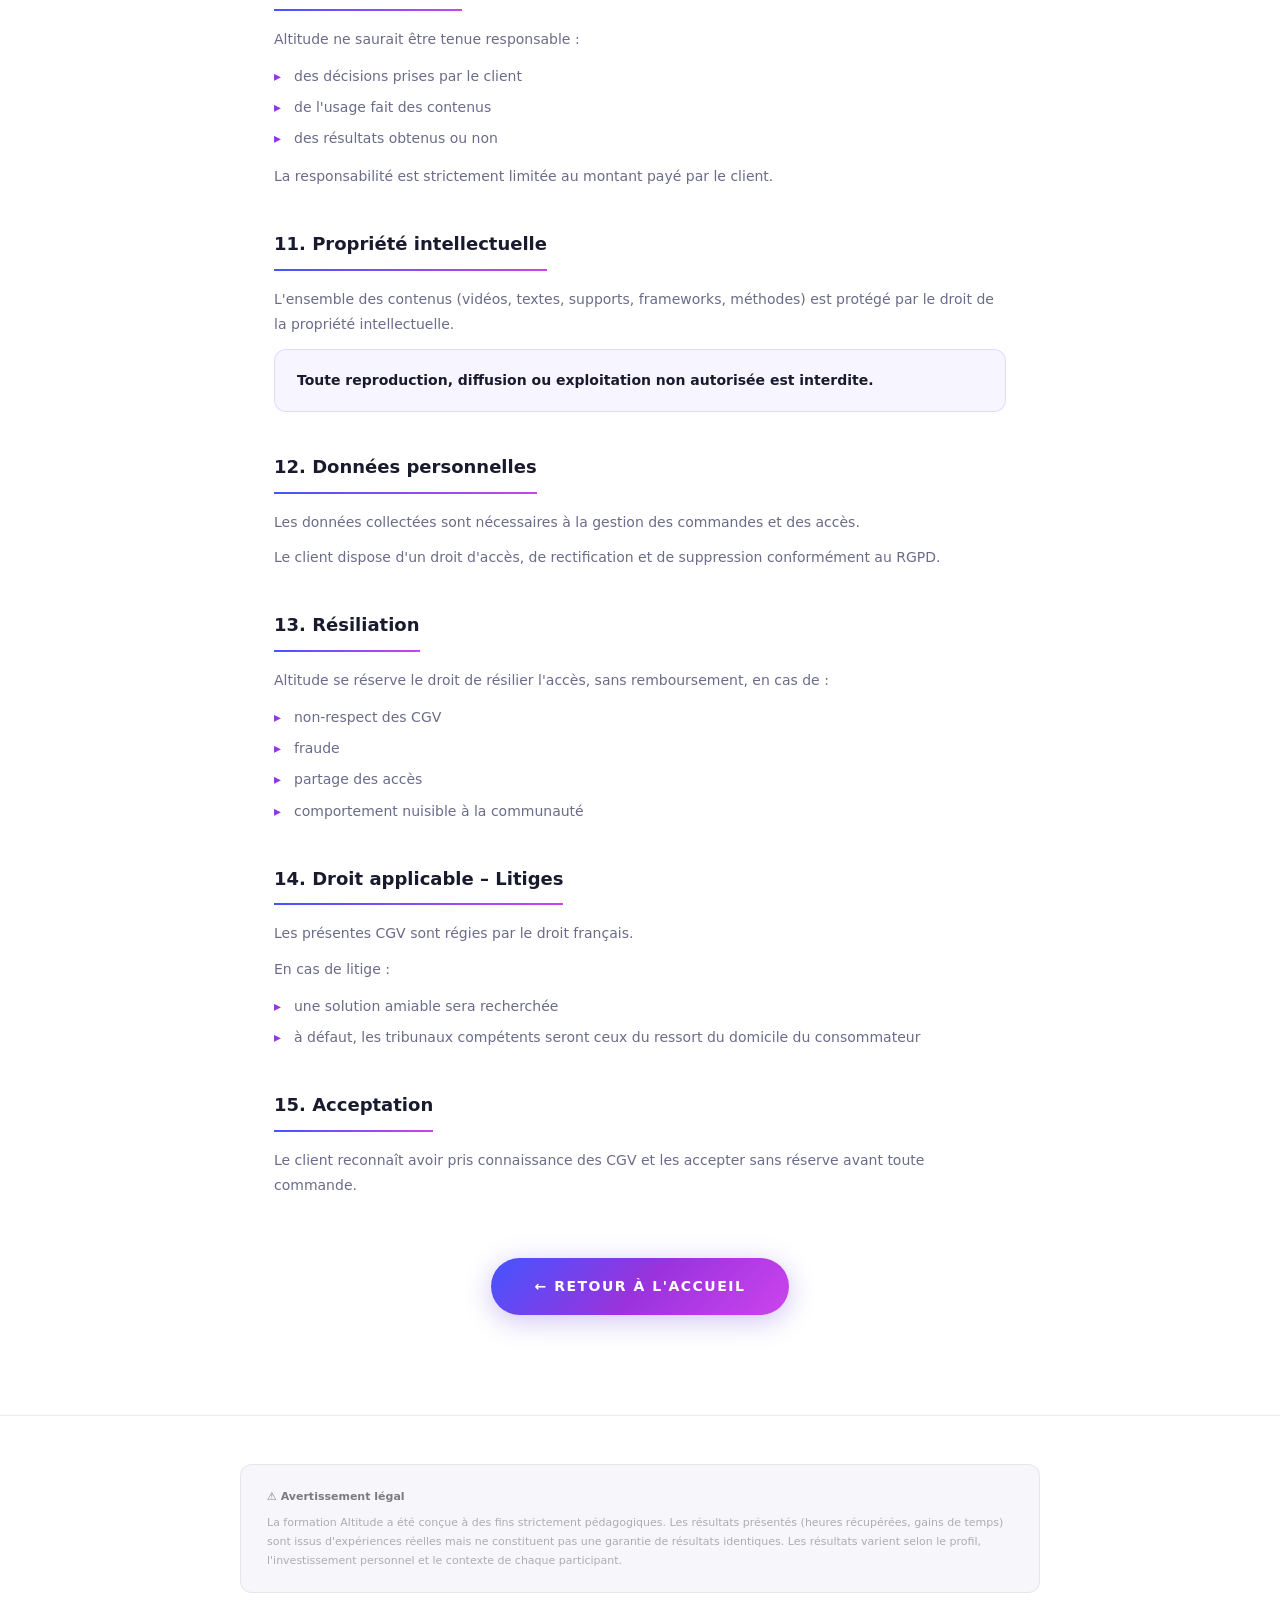
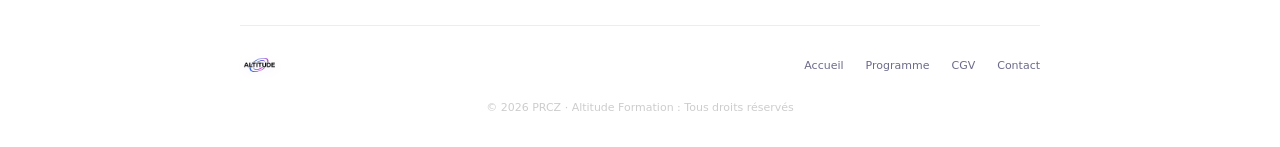
==== commit 54a439b5: "feat: mettre à jour l'identité du vendeur dans les CGV (NPC Ventures SASU) Co-Authored-By: Claude Op" ====
--- a/cgv.html
+++ b/cgv.html
@@ -6,6 +6,9 @@
   <meta name="viewport" content="width=device-width, initial-scale=1.0" />
   <title>CGV – ALTITUDE</title>
   <meta name="description" content="Conditions Générales de Vente de la formation Altitude par PRCZ." />
+  <link rel="icon" type="image/png" href="favicon.png" />
+  <link rel="apple-touch-icon" href="favicon.png" />
+  <link rel="shortcut icon" href="favicon.png" type="image/x-icon" />
   <link rel="stylesheet" href="style.css" />
   <style>
     /* ─── CGV PAGE ─── */
@@ -159,9 +162,9 @@
 
     <ul class="nav-links">
       <li><a href="index.html">Accueil</a></li>
-      <li><a href="index.html#programme">Programme</a></li>
+      <li><a href="programme-altitude.html">Programme</a></li>
       <li><a href="index.html#faq">FAQ</a></li>
-      <li><a href="https://altitude-business.systeme.io/altitude-ambassadeur" class="btn btn-nav">Rejoindre le
+      <li><a href="https://calendly.com/noe-prcz/appel-strategique" class="btn btn-nav">Rejoindre le
           programme</a></li>
     </ul>
   </nav>
@@ -178,10 +181,13 @@
       <h2>1. Identité du vendeur</h2>
       <p>Le présent site est édité par :</p>
       <div class="cgv-identity-card">
-        <p><strong>Altitude</strong></p>
-        <p>PORCHIER-CIZAIRE Noé</p>
-        <p>Entrepreneur Individuel</p>
-        <p>SIRET : 939 228 284</p>
+        <p><strong>NPC Ventures</strong></p>
+        <p>SASU, société par actions simplifiée unipersonnelle</p>
+        <p>Capital social : 100 €</p>
+        <p>SIREN : 106 231 517 (RCS de Paris)</p>
+        <p>SIRET (siège) : 106 231 517 00017</p>
+        <p>N° TVA : FR93106231517</p>
+        <p>Siège social : 47 rue Vivienne, 75002 Paris</p>
         <p>Contact : <a href="mailto:noe@prcz.fr" style="color: #6633cc; text-decoration: underline;">noe@prcz.fr</a></p>
       </div>
     </div>
--- a/style.css
+++ b/style.css
@@ -1254,3 +1254,1038 @@
   .stat-arrow { display: none; }
   .stat-after::before { content: '→ '; }
 }
+
+
+/* ══════════════════════════════════
+   PROGRAMME PAGE SPECIFIC (OPTIMIZED)
+══════════════════════════════════ */
+.prog-container {
+  max-width: 800px;
+  margin: 0 auto;
+  padding: 40px 24px 80px;
+}
+
+.prog-main {
+  margin-top: 10px;
+}
+
+.prog-header {
+  text-align: center;
+  padding: 40px 0 32px;
+  margin-bottom: 32px;
+  border-bottom: 1px solid var(--light-border);
+}
+
+.prog-header-label {
+  font-size: 11px;
+  font-weight: 800;
+  letter-spacing: 2px;
+  text-transform: uppercase;
+  color: var(--muted);
+  margin-bottom: 12px;
+}
+
+.prog-title {
+  font-size: clamp(24px, 4vw, 36px);
+  font-weight: 900;
+  line-height: 1.15;
+  color: var(--text);
+  margin-bottom: 16px;
+}
+
+.prog-sub {
+  font-size: 15px;
+  color: var(--muted);
+  max-width: 600px;
+  margin: 0 auto 24px;
+  line-height: 1.6;
+}
+
+/* MARRE GRID (Overview) */
+.marre-grid {
+  display: grid;
+  grid-template-columns: repeat(5, 1fr);
+  gap: 12px;
+  margin: 0 auto 40px;
+  max-width: 700px;
+}
+
+.marre-grid .marre-card {
+  background: var(--white);
+  border: 1px solid var(--light-border);
+  border-radius: 12px;
+  padding: 12px 8px;
+  text-align: center;
+  box-shadow: var(--shadow);
+  transition: transform 0.2s, box-shadow 0.2s;
+}
+
+.marre-grid .marre-card:hover {
+  transform: translateY(-2px);
+  box-shadow: var(--shadow-md);
+}
+
+.marre-grid .marre-letter {
+  font-size: 20px;
+  font-weight: 900;
+  line-height: 1;
+  margin-bottom: 4px;
+  display: block;
+}
+
+.marre-grid .marre-word {
+  font-size: 10px;
+  font-weight: 800;
+  color: var(--text);
+  margin-bottom: 0;
+  letter-spacing: 0.5px;
+  text-transform: uppercase;
+}
+
+/* EVOLUTION BANNER */
+.evolution-banner {
+  background: var(--text);
+  color: white;
+  padding: 20px 24px;
+  border-radius: 16px;
+  margin-bottom: 32px;
+  display: flex;
+  align-items: center;
+  gap: 20px;
+  box-shadow: var(--shadow-md);
+  position: relative;
+  overflow: hidden;
+}
+
+.evolution-banner::before {
+  content: '';
+  position: absolute;
+  left: 0; top: 0; bottom: 0;
+  width: 5px;
+  background: var(--grad);
+}
+
+.evolution-banner .evo-icon {
+  font-size: 24px;
+  flex-shrink: 0;
+}
+
+.evolution-banner .evo-text {
+  flex: 1;
+}
+
+.evolution-banner .evo-title {
+  font-size: 14px;
+  font-weight: 800;
+  margin-bottom: 4px;
+  color: #fff;
+}
+
+.evolution-banner .evo-desc {
+  font-size: 12px;
+  color: #aaa;
+  line-height: 1.5;
+}
+
+.evolution-banner .evo-badge {
+  background: var(--grad);
+  color: #fff;
+  font-size: 9px;
+  font-weight: 800;
+  letter-spacing: 1px;
+  text-transform: uppercase;
+  padding: 4px 12px;
+  border-radius: 100px;
+  flex-shrink: 0;
+  box-shadow: 0 4px 10px rgba(150, 60, 240, 0.2);
+}
+
+/* MODULES (Accordions) */
+.module {
+  background: var(--white);
+  border: 1px solid var(--light-border);
+  border-radius: 16px;
+  margin-bottom: 24px;
+  overflow: hidden;
+  box-shadow: var(--shadow);
+  transition: all 0.3s ease;
+  scroll-margin-top: 100px;
+}
+
+.module:hover {
+  box-shadow: var(--shadow-md);
+}
+
+.module.open {
+  border-color: var(--purple);
+}
+
+.module-header {
+  padding: 24px 28px;
+  display: flex;
+  align-items: center;
+  gap: 20px;
+  cursor: pointer;
+  position: relative;
+}
+
+.module-icon {
+  font-size: 28px;
+  flex-shrink: 0;
+}
+
+.module-meta {
+  flex: 1;
+  padding-right: 48px;
+}
+
+.module-tag {
+  font-size: 10px;
+  font-weight: 800;
+  letter-spacing: 1px;
+  text-transform: uppercase;
+  color: var(--purple);
+  margin-bottom: 6px;
+}
+
+.module-value {
+  display: inline-block;
+  font-size: 15px;
+  font-weight: 900;
+  color: #fff;
+  background: linear-gradient(135deg, var(--purple) 0%, #a855f7 100%);
+  border-radius: 8px;
+  padding: 5px 14px;
+  margin-bottom: 12px;
+  letter-spacing: 0.3px;
+  box-shadow: 0 2px 12px rgba(139, 92, 246, 0.35);
+}
+
+.module-title {
+  font-size: 18px;
+  font-weight: 800;
+  color: var(--text);
+  line-height: 1.3;
+  margin-bottom: 8px;
+}
+
+.module-pitch {
+  font-size: 13.5px;
+  color: var(--muted);
+  line-height: 1.5;
+}
+
+.module-pills {
+  display: flex;
+  gap: 8px;
+  flex-wrap: wrap;
+  margin-top: 12px;
+}
+
+.pill {
+  font-size: 10.5px;
+  font-weight: 700;
+  padding: 4px 12px;
+  border-radius: 100px;
+}
+
+.pill.time {
+  background: var(--off);
+  color: var(--muted);
+}
+
+.pill.level {
+  background: rgba(68, 85, 255, 0.08);
+  color: var(--blue);
+}
+
+.pill.inter {
+  background: rgba(224, 90, 43, 0.08);
+  color: #e05a2b;
+}
+
+.pill.adv {
+  background: rgba(220, 38, 38, 0.08);
+  color: #dc2626;
+}
+
+.pill.all {
+  background: rgba(26, 122, 60, 0.08);
+  color: #1a7a3c;
+}
+
+.module-header::after {
+  content: '▼';
+  position: absolute;
+  right: 28px;
+  top: 50%;
+  transform: translateY(-50%);
+  font-size: 11px;
+  color: var(--muted);
+  background: var(--off);
+  width: 32px;
+  height: 32px;
+  display: flex;
+  align-items: center;
+  justify-content: center;
+  border-radius: 50%;
+  transition: all 0.3s ease;
+}
+
+.module.open .module-header::after {
+  transform: translateY(-50%) rotate(180deg);
+  background: var(--grad);
+  color: white;
+}
+
+/* CHAPTERS (Expanded Content) */
+.chapters {
+  display: none;
+  padding: 0 28px 28px;
+  border-top: 1px solid var(--light-border);
+  margin-top: 16px;
+  padding-top: 24px;
+}
+
+.module.open .chapters {
+  display: block;
+}
+
+.ch-group-title {
+  font-size: 11px;
+  font-weight: 800;
+  letter-spacing: 1.5px;
+  text-transform: uppercase;
+  color: var(--text);
+  margin: 24px 0 16px;
+}
+
+.ch-list {
+  display: flex;
+  flex-direction: column;
+  gap: 12px;
+}
+
+.ch-item {
+  display: flex;
+  gap: 16px;
+  align-items: flex-start;
+  padding: 16px 20px;
+  background: var(--off);
+  border-radius: 12px;
+  border: 1px solid var(--light-border);
+}
+
+.ch-num {
+  font-size: 11px;
+  font-weight: 800;
+  color: var(--muted);
+  min-width: 44px;
+  flex-shrink: 0;
+  background: var(--white);
+  padding: 6px;
+  border-radius: 6px;
+  text-align: center;
+  box-shadow: 0 2px 6px rgba(0,0,0,0.03);
+}
+
+.ch-body {
+  flex: 1;
+}
+
+.ch-title {
+  font-size: 14.5px;
+  font-weight: 800;
+  color: var(--text);
+  margin-bottom: 6px;
+  line-height: 1.3;
+}
+
+.ch-desc {
+  font-size: 13px;
+  color: var(--muted);
+  line-height: 1.5;
+  margin-bottom: 12px;
+}
+
+.ch-tags {
+  display: flex;
+  gap: 6px;
+  margin-bottom: 12px;
+  flex-wrap: wrap;
+}
+
+.ch-tag {
+  font-size: 10px;
+  font-weight: 700;
+  padding: 3px 8px;
+  border-radius: 4px;
+  background: var(--white);
+  color: var(--muted);
+  border: 1px solid var(--light-border);
+}
+
+.deliverable-row {
+  display: flex;
+  gap: 8px;
+  align-items: flex-start;
+  background: rgba(204, 68, 238, 0.04);
+  padding: 10px 14px;
+  border-radius: 8px;
+  border-left: 3px solid var(--purple);
+}
+
+.deliverable-label {
+  font-size: 10px;
+  font-weight: 800;
+  color: var(--purple);
+  text-transform: uppercase;
+  letter-spacing: 0.5px;
+  flex-shrink: 0;
+}
+
+.deliverable-text {
+  font-size: 12.5px;
+  color: var(--text);
+  line-height: 1.4;
+  font-weight: 500;
+}
+
+/* ECO SECTION (Sidebars replacement) */
+.eco-section {
+  padding: 60px 24px;
+  background: var(--off);
+  margin-top: 40px;
+}
+
+.eco-grid {
+  max-width: 800px;
+  margin: 0 auto;
+  display: grid;
+  grid-template-columns: 1fr 1fr;
+  gap: 24px;
+}
+
+.eco-card {
+  background: var(--white);
+  padding: 32px;
+  border-radius: 16px;
+  box-shadow: var(--shadow);
+  border: 1px solid var(--light-border);
+  transition: transform 0.2s, box-shadow 0.2s;
+}
+
+.eco-card:hover {
+  transform: translateY(-3px);
+  box-shadow: var(--shadow-md);
+}
+
+.eco-icon {
+  font-size: 36px;
+  margin-bottom: 16px;
+  display: block;
+}
+
+.eco-label {
+  font-size: 11px;
+  font-weight: 800;
+  letter-spacing: 1.5px;
+  text-transform: uppercase;
+  color: var(--purple);
+  margin-bottom: 8px;
+}
+
+.eco-card h3 {
+  font-size: 20px;
+  font-weight: 900;
+  margin-bottom: 12px;
+  line-height: 1.25;
+}
+
+.eco-list {
+  list-style: none;
+  margin-top: 16px;
+}
+
+.eco-list li {
+  position: relative;
+  padding-left: 24px;
+  font-size: 13px;
+  color: var(--muted);
+  margin-bottom: 10px;
+  line-height: 1.5;
+}
+
+.eco-list li::before {
+  content: '✦';
+  position: absolute;
+  left: 0;
+  color: var(--blue);
+  font-weight: 800;
+  font-size: 14px;
+}
+
+.eco-highlight {
+  display: flex;
+  align-items: flex-start;
+  gap: 12px;
+  margin-top: 22px;
+  padding: 16px 18px;
+  border-radius: 12px;
+  background: linear-gradient(135deg, rgba(68,85,255,0.07) 0%, rgba(204,68,238,0.07) 100%);
+  border: 1px solid rgba(153,51,221,0.18);
+  font-size: 13px;
+  line-height: 1.5;
+  color: var(--text);
+}
+
+.eco-highlight-icon {
+  font-size: 22px;
+  line-height: 1;
+  flex-shrink: 0;
+}
+
+.eco-highlight strong {
+  color: var(--purple);
+}
+
+/* PREUVES — Communauté en action */
+.proof-section {
+  padding: 56px 24px 20px;
+  background: var(--off);
+}
+
+.proof-header {
+  max-width: 800px;
+  margin: 0 auto 32px;
+  text-align: center;
+}
+
+.proof-header h2 {
+  font-size: 28px;
+  font-weight: 900;
+  margin: 6px 0 10px;
+  line-height: 1.2;
+}
+
+.proof-header p {
+  font-size: 14px;
+  color: var(--muted);
+  max-width: 600px;
+  margin: 0 auto;
+  line-height: 1.6;
+}
+
+.proof-grid {
+  max-width: 820px;
+  margin: 0 auto;
+  column-count: 2;
+  column-gap: 20px;
+}
+
+.proof-item {
+  break-inside: avoid;
+  margin: 0 0 20px;
+  border-radius: 14px;
+  overflow: hidden;
+  box-shadow: var(--shadow);
+  border: 1px solid var(--light-border);
+  background: #1f1f1f;
+  transition: transform 0.2s, box-shadow 0.2s;
+}
+
+.proof-item:hover {
+  transform: translateY(-3px);
+  box-shadow: var(--shadow-md);
+}
+
+.proof-item img {
+  display: block;
+  width: 100%;
+  height: auto;
+}
+
+@media (max-width: 700px) {
+  .proof-grid {
+    column-count: 1;
+  }
+}
+
+/* BIG CTA SECTION */
+.total-value-section {
+  padding: 40px 24px;
+  background: var(--white);
+  text-align: center;
+}
+
+.total-value-box {
+  display: inline-block;
+  background: linear-gradient(135deg, #1a0533 0%, #2d0a5e 100%);
+  border: 2px solid var(--purple);
+  border-radius: 16px;
+  padding: 28px 48px;
+  box-shadow: 0 8px 40px rgba(139, 92, 246, 0.3);
+}
+
+.total-value-label {
+  font-size: 11px;
+  font-weight: 800;
+  letter-spacing: 2px;
+  text-transform: uppercase;
+  color: rgba(255,255,255,0.5);
+  margin-bottom: 10px;
+}
+
+.total-value-amount {
+  font-size: 36px;
+  font-weight: 900;
+  color: #fff;
+  letter-spacing: -0.5px;
+}
+
+.total-value-sub {
+  font-size: 13px;
+  color: rgba(255,255,255,0.45);
+  margin-top: 8px;
+}
+
+.big-cta-section {
+  text-align: center;
+  padding: 60px 24px 80px;
+  background: var(--white);
+}
+
+.big-cta-box {
+  max-width: 800px;
+  margin: 0 auto;
+  padding: 40px 32px;
+  border-radius: 24px;
+  background: var(--off);
+  border: 1px solid var(--light-border);
+  box-shadow: var(--shadow);
+  position: relative;
+  overflow: hidden;
+}
+
+.big-cta-box::before {
+  content: '';
+  position: absolute;
+  top: 0; left: 0; right: 0;
+  height: 5px;
+  background: var(--grad);
+}
+
+.big-cta-box h2 {
+  font-size: clamp(20px, 4vw, 28px);
+  font-weight: 900;
+  color: var(--text);
+  margin-bottom: 12px;
+}
+
+.big-cta-box p {
+  font-size: 14px;
+  color: var(--muted);
+  margin-bottom: 24px;
+  max-width: 540px;
+  margin-left: auto;
+  margin-right: auto;
+  line-height: 1.6;
+}
+
+/* RESPONSIVE LAYOUT */
+@media (max-width: 768px) {
+  .marre-grid {
+    grid-template-columns: repeat(3, 1fr);
+    gap: 8px;
+  }
+  .module-header {
+    flex-direction: column;
+    text-align: center;
+    gap: 12px;
+    padding: 24px 20px;
+  }
+  .module-meta {
+    padding-right: 0;
+  }
+  .module-header::after {
+    top: 20px;
+    right: 20px;
+    transform: none;
+    width: 28px;
+    height: 28px;
+    font-size: 10px;
+  }
+  .module.open .module-header::after {
+    transform: rotate(180deg);
+  }
+  .ch-item {
+    flex-direction: column;
+    padding: 16px;
+    gap: 12px;
+  }
+  .ch-num {
+    width: 100%;
+    text-align: left;
+    min-width: auto;
+    padding: 4px 8px;
+  }
+  .eco-grid {
+    grid-template-columns: 1fr;
+    gap: 20px;
+  }
+  .big-cta-box {
+    padding: 32px 20px;
+  }
+  .btn {
+    white-space: normal;
+  }
+}
+
+@media (max-width: 480px) {
+  .marre-grid {
+    grid-template-columns: 1fr;
+  }
+}
+
+/* ══════════════════════════════════
+   NURTURING / REPLAY PAGE SPECIFIC
+══════════════════════════════════ */
+.replay-hero {
+  text-align: center;
+  padding: 60px 24px 32px;
+  max-width: 800px;
+  margin: 0 auto;
+}
+
+.replay-badge {
+  display: inline-block;
+  background: rgba(140, 60, 240, 0.08);
+  color: var(--purple);
+  font-size: 11px;
+  font-weight: 800;
+  text-transform: uppercase;
+  letter-spacing: 1.5px;
+  padding: 6px 16px;
+  border-radius: 100px;
+  margin-bottom: 16px;
+}
+
+.replay-hero h1 {
+  font-size: clamp(24px, 4vw, 36px);
+  font-weight: 900;
+  line-height: 1.15;
+  color: var(--text);
+  margin-bottom: 16px;
+}
+
+.replay-sub {
+  font-size: 15px;
+  color: var(--muted);
+  max-width: 640px;
+  margin: 0 auto;
+  line-height: 1.6;
+}
+
+.video-section {
+  padding: 0 24px 60px;
+  max-width: 800px;
+  margin: 0 auto;
+}
+
+.video-container-box {
+  background: var(--white);
+  border: 1px solid var(--light-border);
+  border-radius: 20px;
+  overflow: hidden;
+  aspect-ratio: 16 / 9;
+  position: relative;
+  box-shadow: var(--shadow-md);
+}
+
+.video-placeholder-wrap {
+  position: absolute;
+  top: 0; left: 0; right: 0; bottom: 0;
+  display: flex;
+  align-items: center;
+  justify-content: center;
+  cursor: pointer;
+}
+
+.video-placeholder-bg {
+  position: absolute;
+  top: 0; left: 0; right: 0; bottom: 0;
+  transition: opacity 0.3s;
+}
+
+.video-play-btn {
+  position: relative;
+  width: 72px;
+  height: 72px;
+  background: var(--grad);
+  border-radius: 50%;
+  display: flex;
+  align-items: center;
+  justify-content: center;
+  box-shadow: 0 8px 24px rgba(150, 60, 240, 0.3);
+  transition: transform 0.3s, box-shadow 0.3s;
+}
+
+.video-play-icon {
+  width: 0;
+  height: 0;
+  border-top: 10px solid transparent;
+  border-bottom: 10px solid transparent;
+  border-left: 16px solid white;
+  margin-left: 4px;
+}
+
+.video-placeholder-wrap:hover .video-play-btn {
+  transform: scale(1.08);
+  box-shadow: 0 12px 30px rgba(150, 60, 240, 0.5);
+}
+
+.video-info-badge {
+  position: absolute;
+  bottom: 16px;
+  left: 16px;
+  background: rgba(0, 0, 0, 0.6);
+  backdrop-filter: blur(8px);
+  -webkit-backdrop-filter: blur(8px);
+  color: white;
+  font-size: 11px;
+  font-weight: 700;
+  padding: 5px 12px;
+  border-radius: 100px;
+}
+
+.btn-center {
+  display: flex;
+  justify-content: center;
+}
+
+.replay-info-section {
+  padding: 60px 24px;
+  background: var(--white);
+}
+
+.info-container {
+  max-width: 800px;
+  margin: 0 auto;
+}
+
+.bullets-grid {
+  display: grid;
+  grid-template-columns: 1fr 1fr;
+  gap: 24px;
+  margin-top: 36px;
+}
+
+.bullet-item {
+  display: flex;
+  gap: 16px;
+  align-items: flex-start;
+}
+
+.bullet-icon-box {
+  width: 40px;
+  height: 40px;
+  background: var(--off);
+  border: 1px solid var(--light-border);
+  border-radius: 10px;
+  display: flex;
+  align-items: center;
+  justify-content: center;
+  font-size: 18px;
+  flex-shrink: 0;
+}
+
+.bullet-content h4 {
+  font-size: 14.5px;
+  font-weight: 800;
+  color: var(--text);
+  margin-bottom: 6px;
+}
+
+.bullet-content p {
+  font-size: 13px;
+  color: var(--muted);
+  line-height: 1.5;
+}
+
+.reassurance-section {
+  padding: 60px 24px;
+  background: var(--white);
+  border-top: 1px solid var(--light-border);
+}
+
+.reassurance-grid {
+  max-width: 800px;
+  margin: 36px auto 0;
+  display: grid;
+  grid-template-columns: repeat(3, 1fr);
+  gap: 20px;
+}
+
+.reassurance-card {
+  background: var(--off);
+  border: 1px solid var(--light-border);
+  padding: 24px;
+  border-radius: 16px;
+  transition: transform 0.2s, box-shadow 0.2s;
+}
+
+.reassurance-card:hover {
+  transform: translateY(-2px);
+  box-shadow: var(--shadow);
+}
+
+.step-num {
+  display: block;
+  font-size: 11px;
+  font-weight: 800;
+  color: var(--purple);
+  margin-bottom: 12px;
+  letter-spacing: 0.5px;
+}
+
+.reassurance-card h3 {
+  font-size: 14px;
+  font-weight: 800;
+  color: var(--text);
+  margin-bottom: 8px;
+}
+
+.reassurance-card p {
+  font-size: 12.5px;
+  color: var(--muted);
+  line-height: 1.5;
+}
+
+.section-white {
+  padding: 60px 24px;
+  background: var(--white);
+  border-top: 1px solid var(--light-border);
+}
+
+.trainer-card {
+  max-width: 800px;
+  margin: 0 auto;
+  background: var(--white);
+  border: 1px solid var(--light-border);
+  padding: 40px 32px;
+  border-radius: 20px;
+  box-shadow: var(--shadow);
+  text-align: center;
+}
+
+.trainer-avatar {
+  width: 96px;
+  height: 96px;
+  border-radius: 50%;
+  margin-bottom: 16px;
+  object-fit: cover;
+  border: 3px solid var(--light-border);
+}
+
+.trainer-card h2 {
+  font-size: 20px;
+  font-weight: 900;
+  margin-bottom: 24px;
+}
+
+.trainer-bullets {
+  list-style: none;
+  text-align: left;
+  max-width: 560px;
+  margin: 0 auto 32px;
+}
+
+.trainer-bullets li {
+  position: relative;
+  padding-left: 20px;
+  font-size: 13.5px;
+  color: var(--muted);
+  margin-bottom: 10px;
+  line-height: 1.5;
+}
+
+.trainer-bullets li::before {
+  content: '✦';
+  position: absolute;
+  left: 0;
+  color: var(--blue);
+  font-weight: 800;
+}
+
+.trainer-social-proof {
+  margin: 28px 0;
+}
+
+.linkedin-slide {
+  max-width: 100%;
+  border-radius: 12px;
+  border: 1px solid var(--light-border);
+  box-shadow: var(--shadow-md);
+}
+
+.proof-caption {
+  font-size: 12px;
+  color: var(--muted);
+  margin-top: 10px;
+}
+
+.trainer-quote {
+  font-style: italic;
+  font-size: 14.5px;
+  color: var(--text);
+  font-weight: 500;
+  max-width: 560px;
+  margin: 0 auto;
+  line-height: 1.6;
+}
+
+.section-cta {
+  text-align: center;
+  padding: 60px 24px 80px;
+  background: var(--off);
+  border-top: 1px solid var(--light-border);
+}
+
+.section-cta h2 {
+  font-size: clamp(20px, 4vw, 28px);
+  font-weight: 900;
+  color: var(--text);
+  margin-bottom: 12px;
+}
+
+.cta-sub-line {
+  font-size: 14px;
+  color: var(--muted);
+  margin-bottom: 24px;
+}
+
+.cta-btn-wrap {
+  display: flex;
+  flex-direction: column;
+  align-items: center;
+  gap: 12px;
+}
+
+.cta-reassure {
+  font-size: 11px;
+  color: var(--muted);
+}
+
+@media (max-width: 768px) {
+  .bullets-grid {
+    grid-template-columns: 1fr;
+    gap: 16px;
+  }
+  .reassurance-grid {
+    grid-template-columns: 1fr;
+    gap: 16px;
+  }
+  .trainer-card {
+    padding: 24px 16px;
+  }
+}
